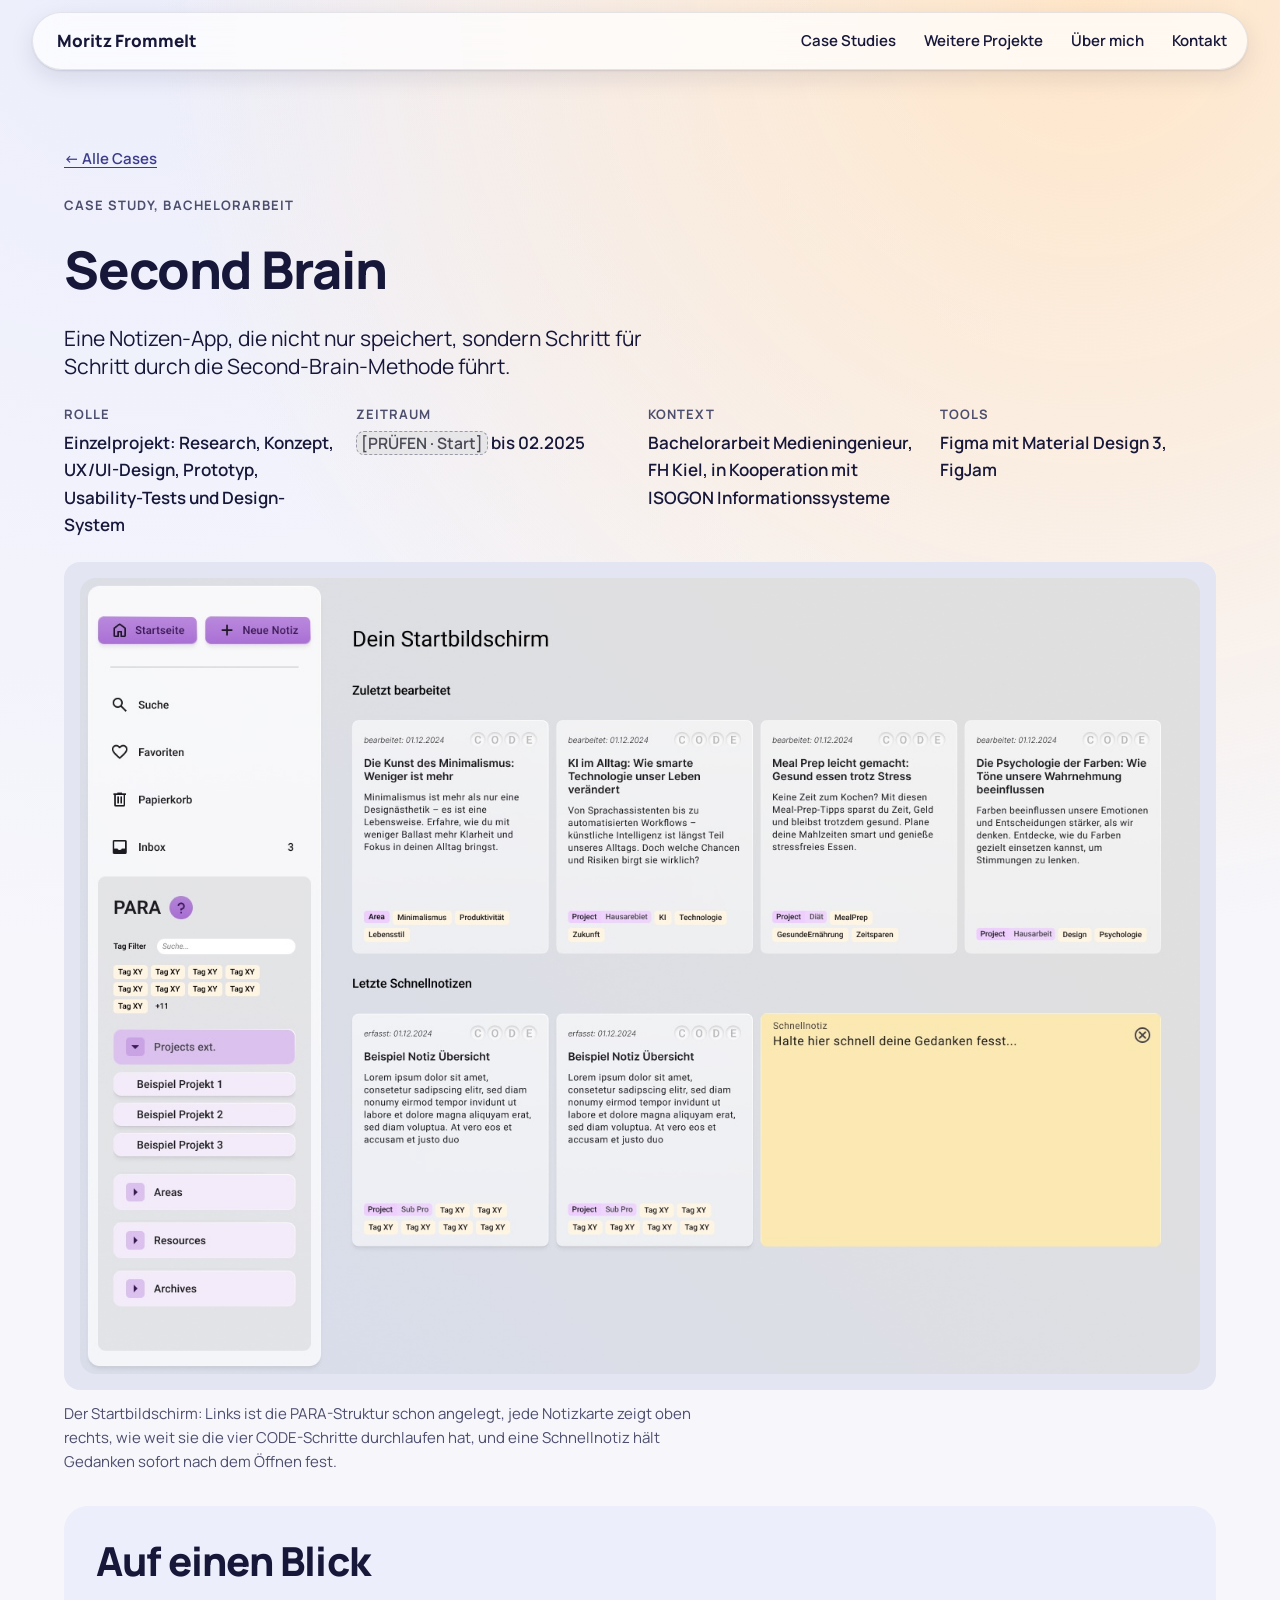
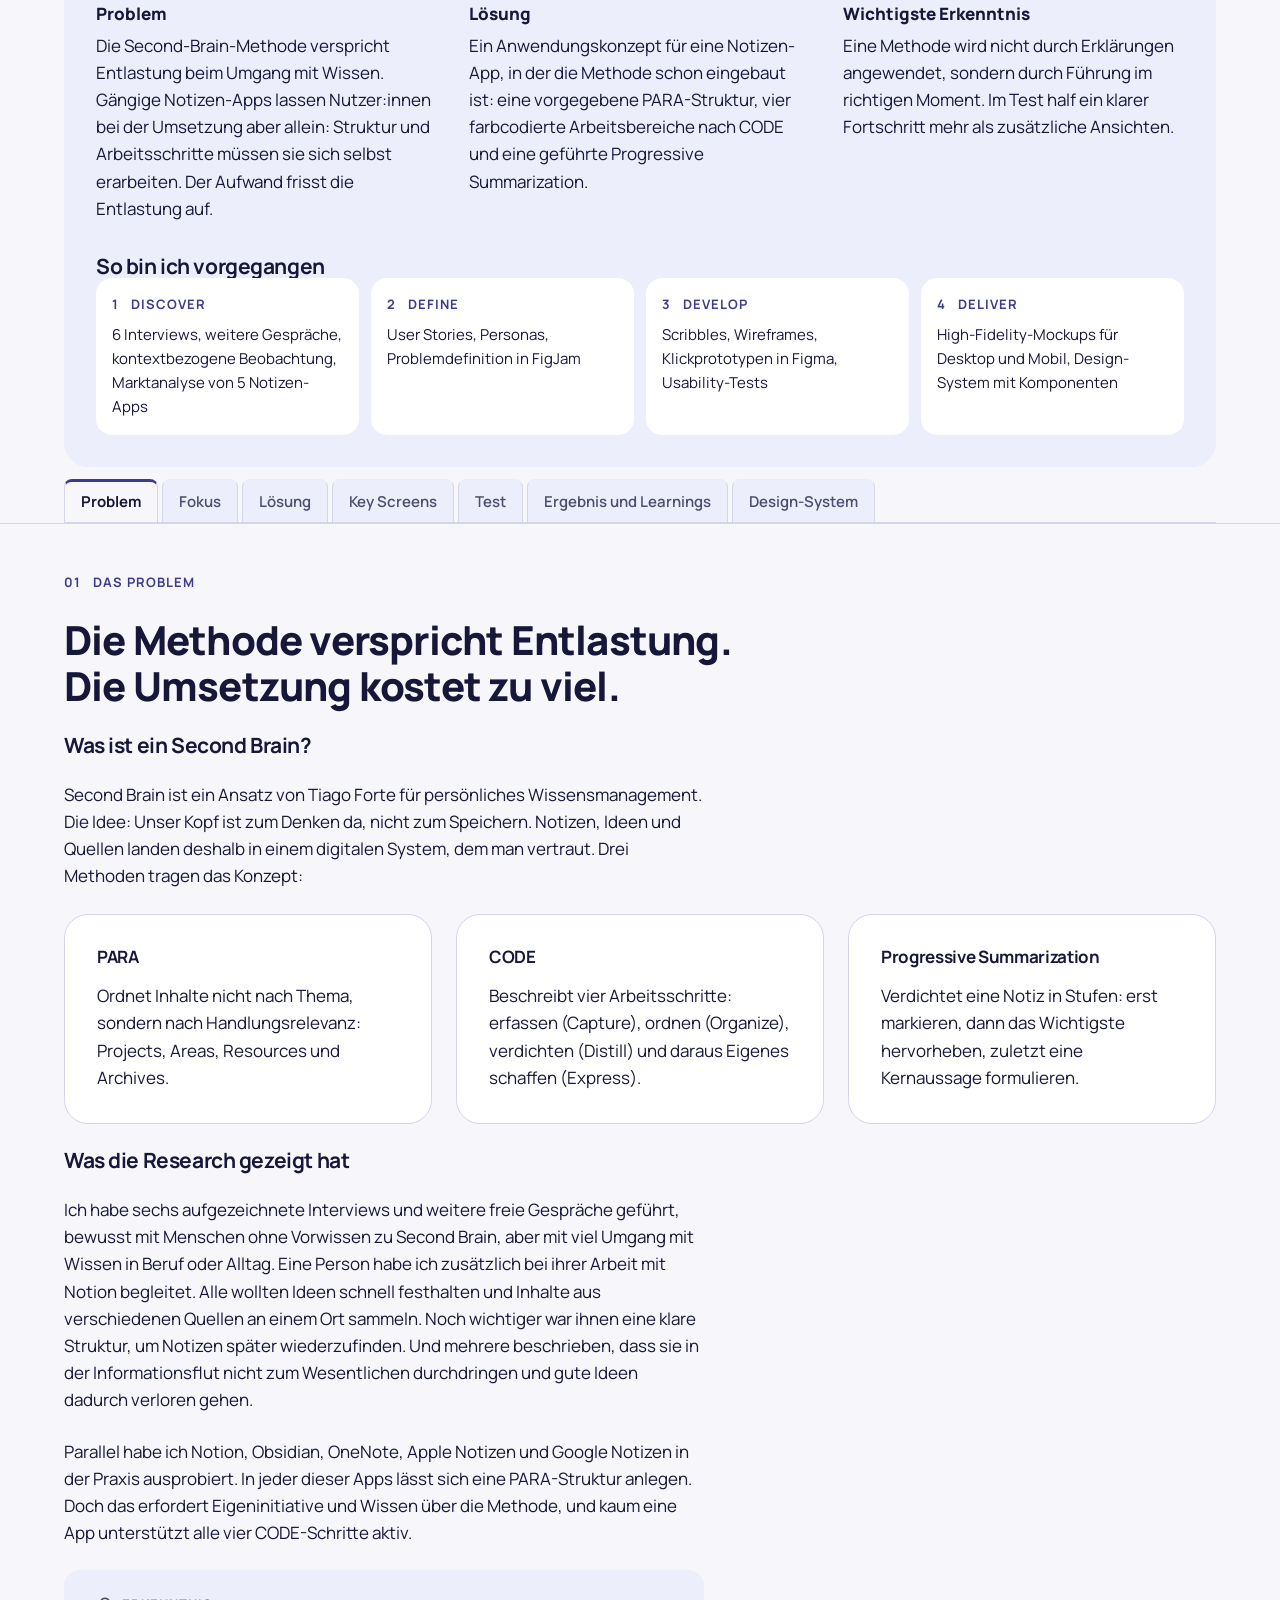
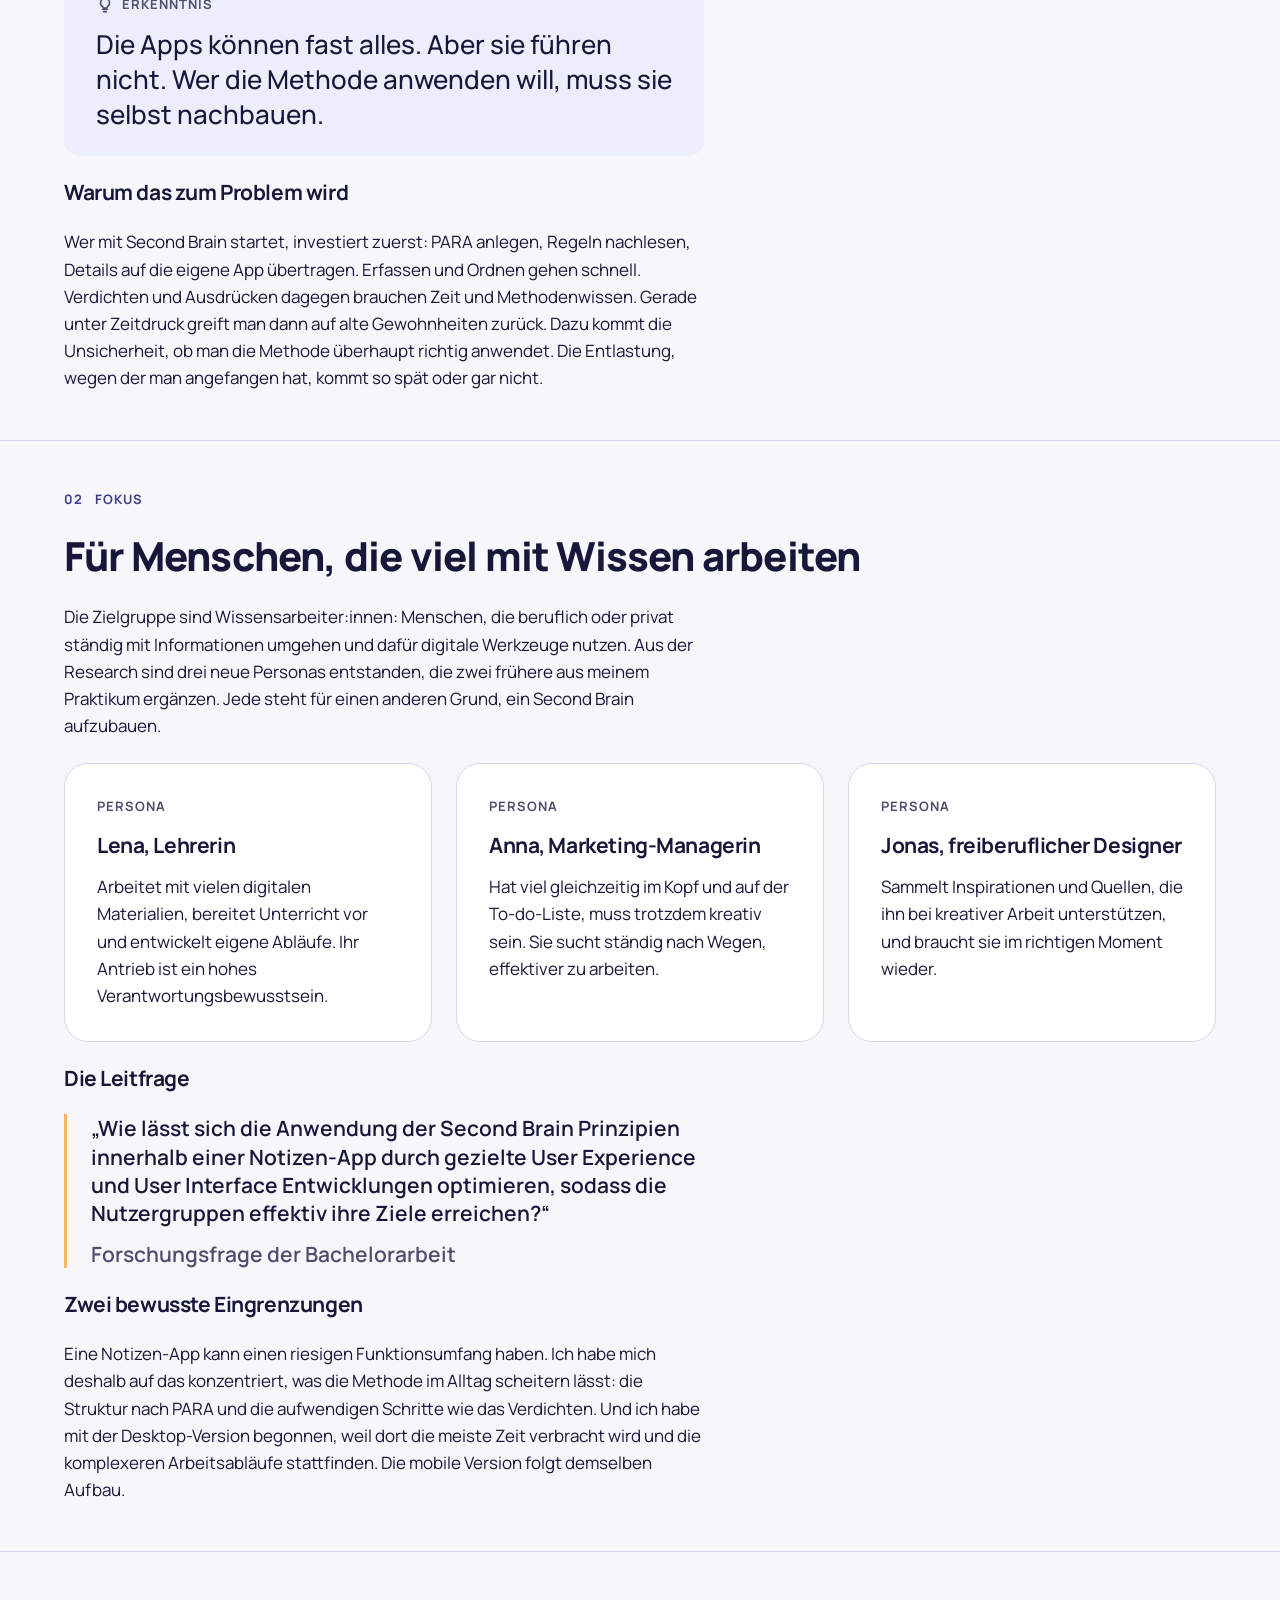
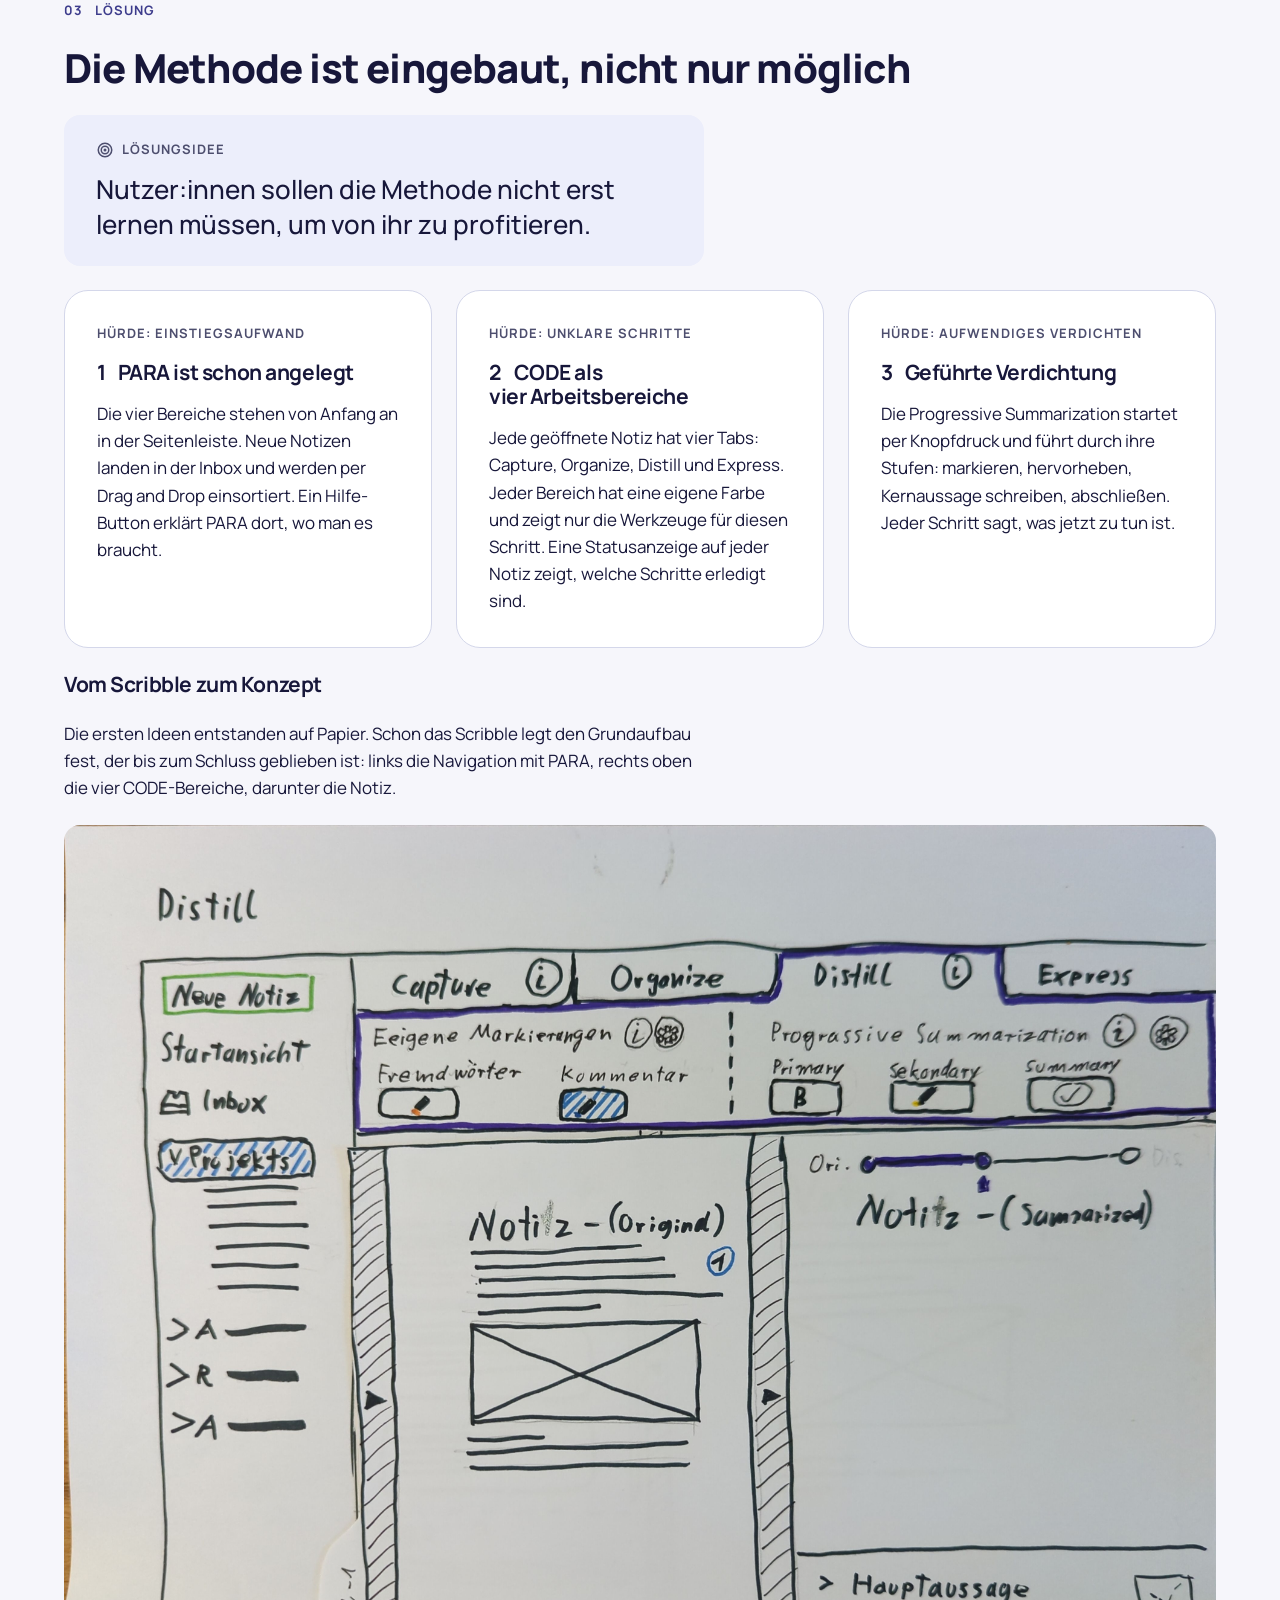
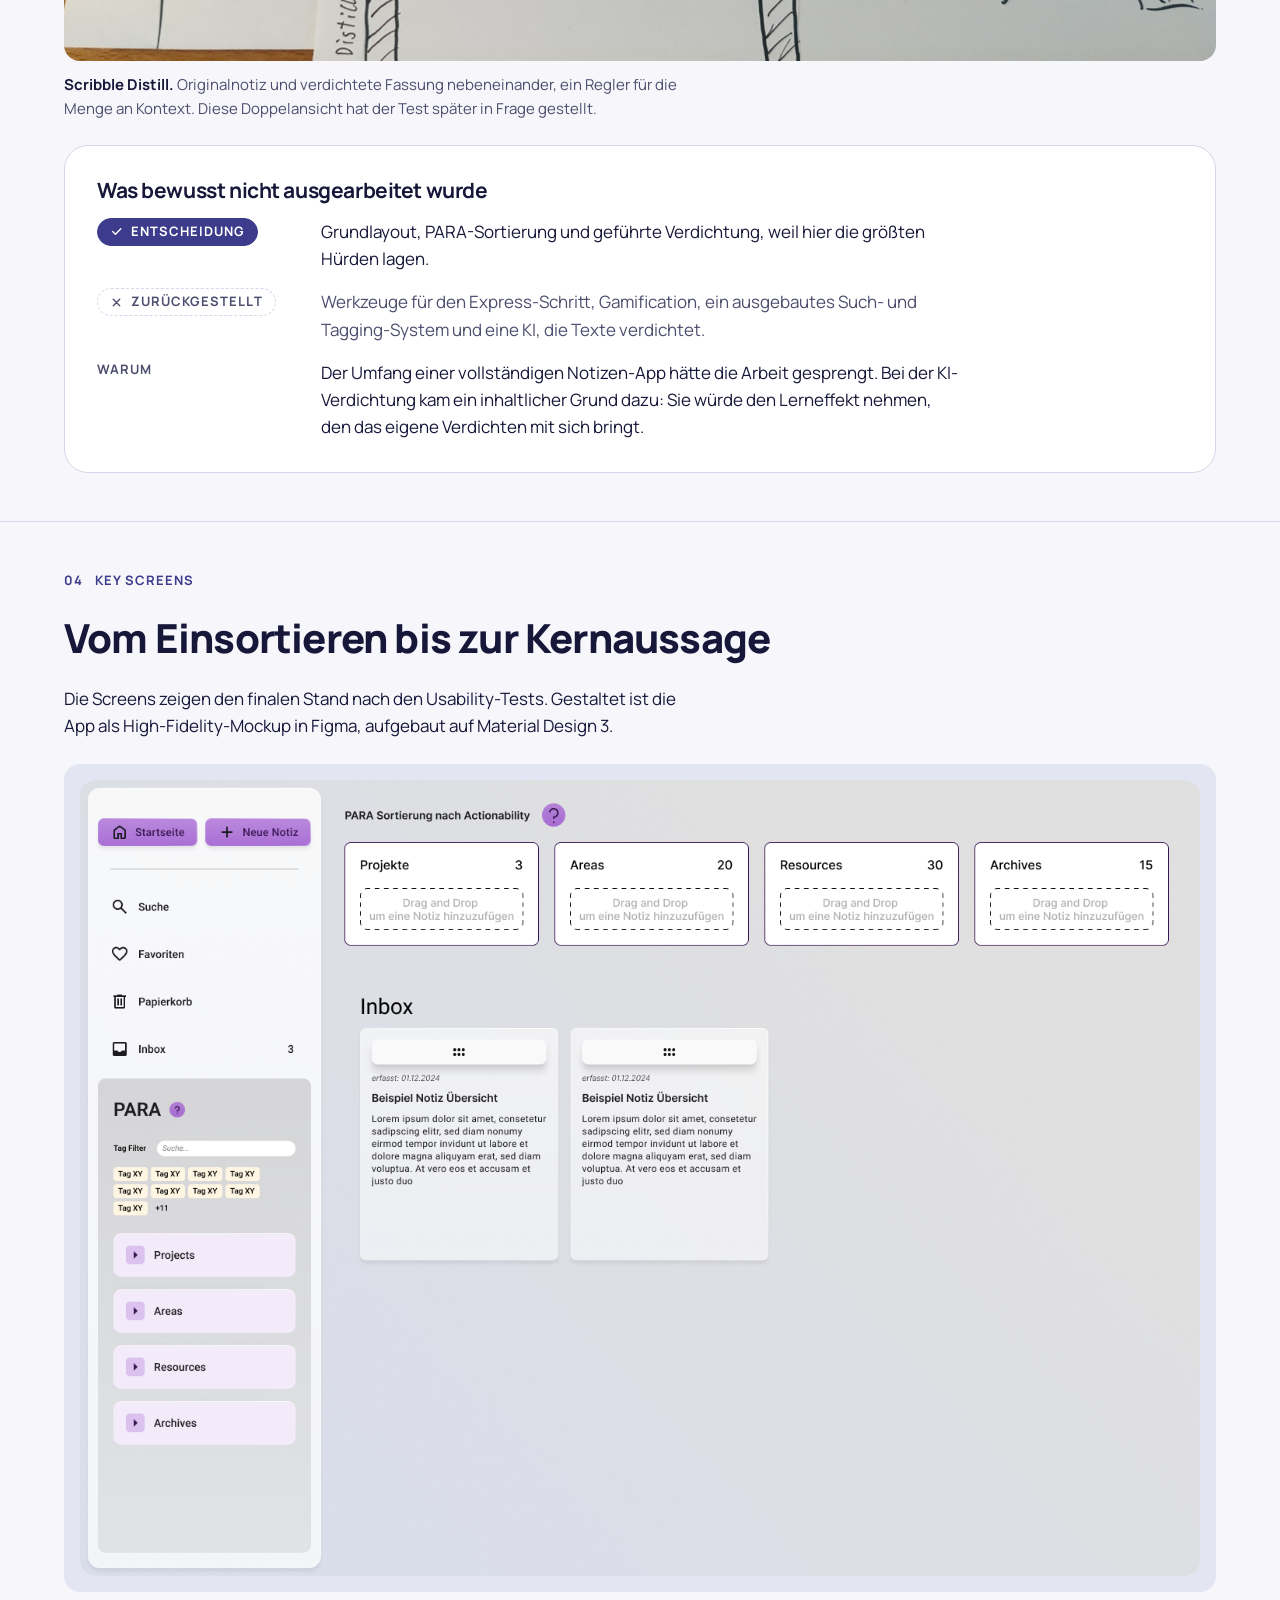
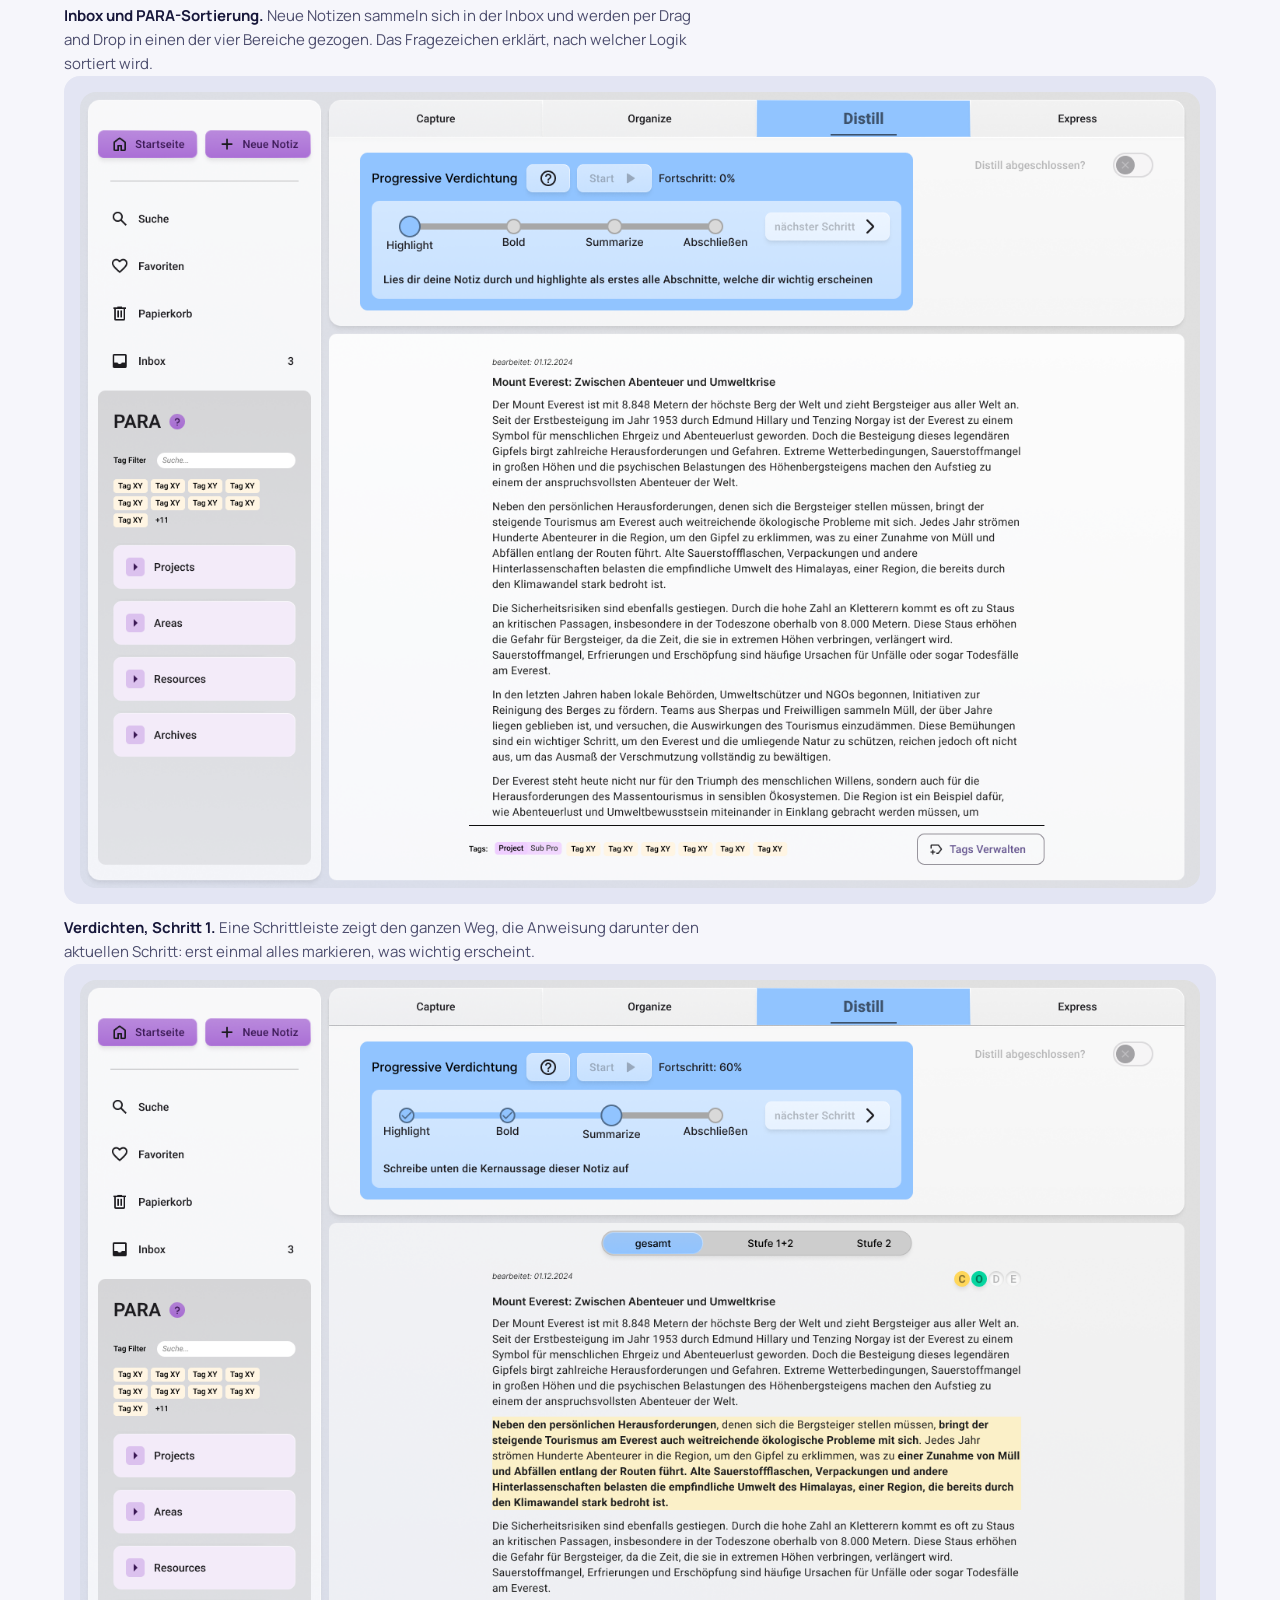
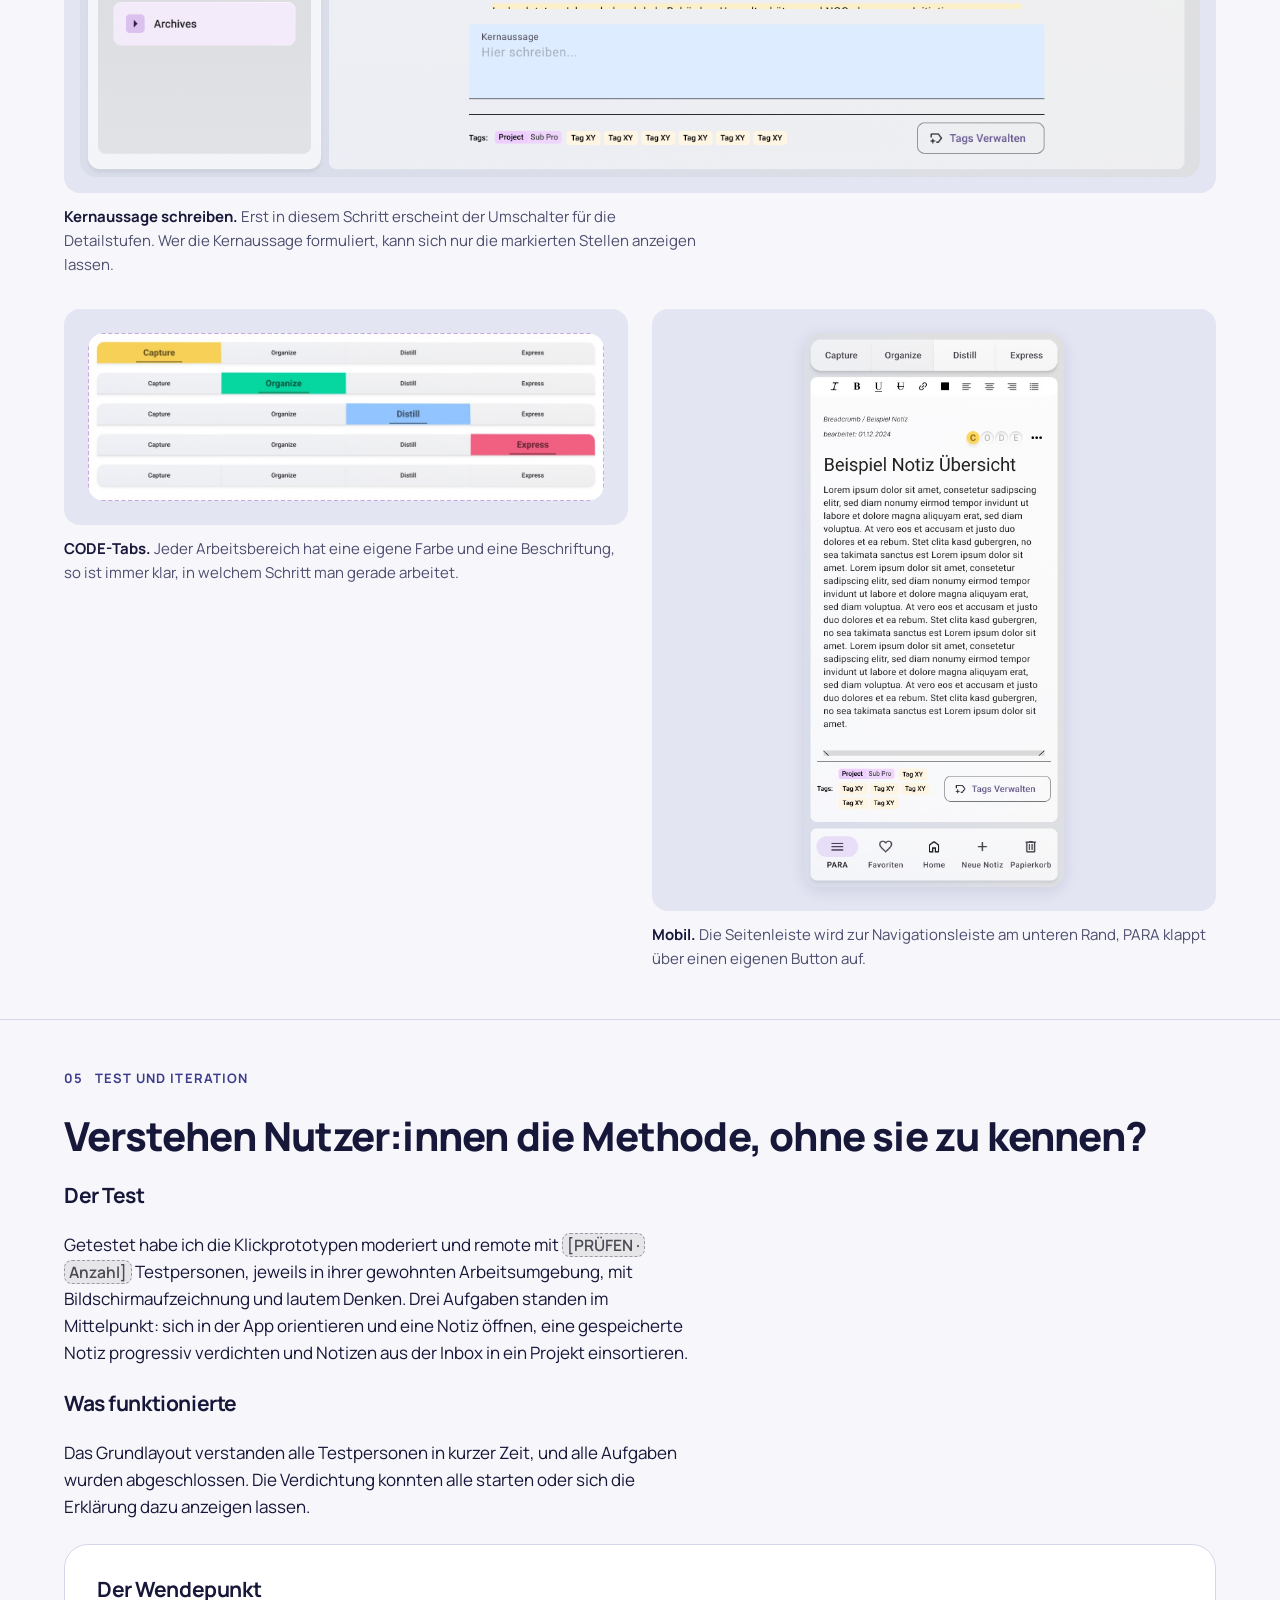
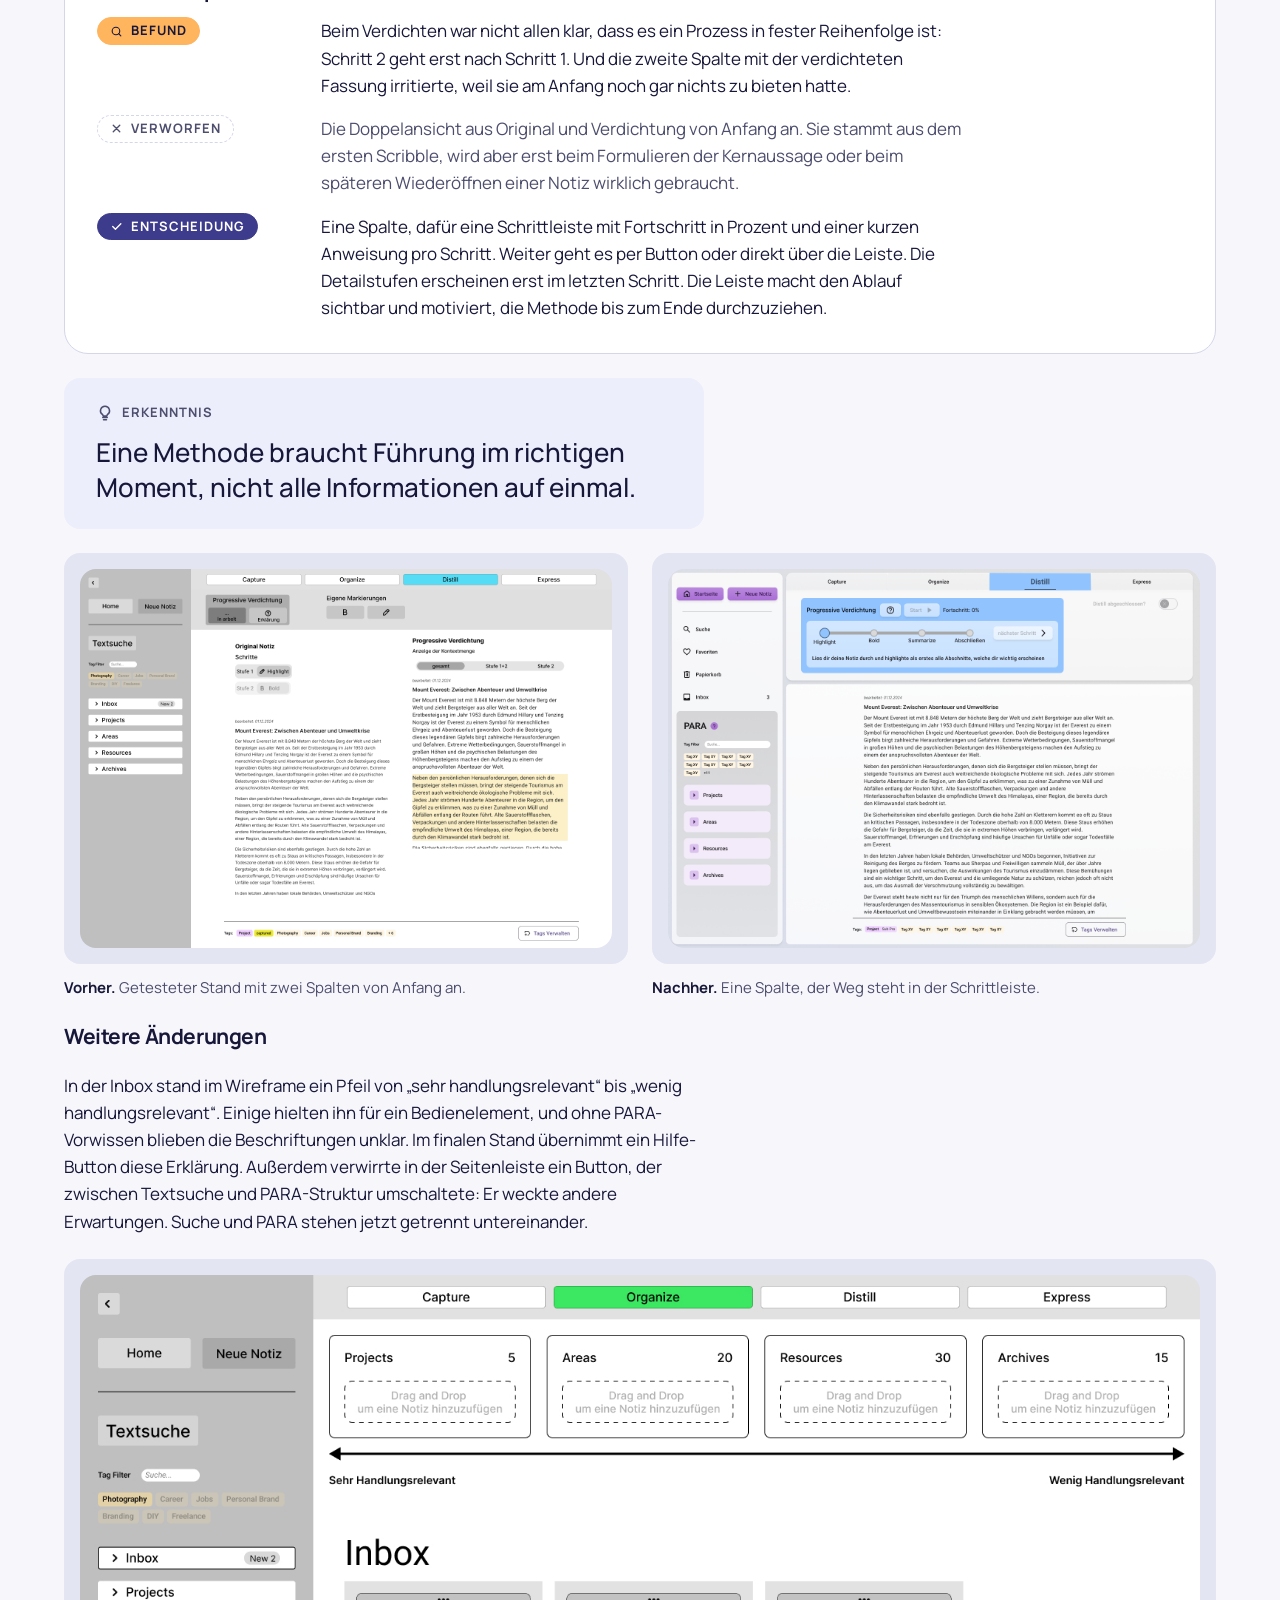
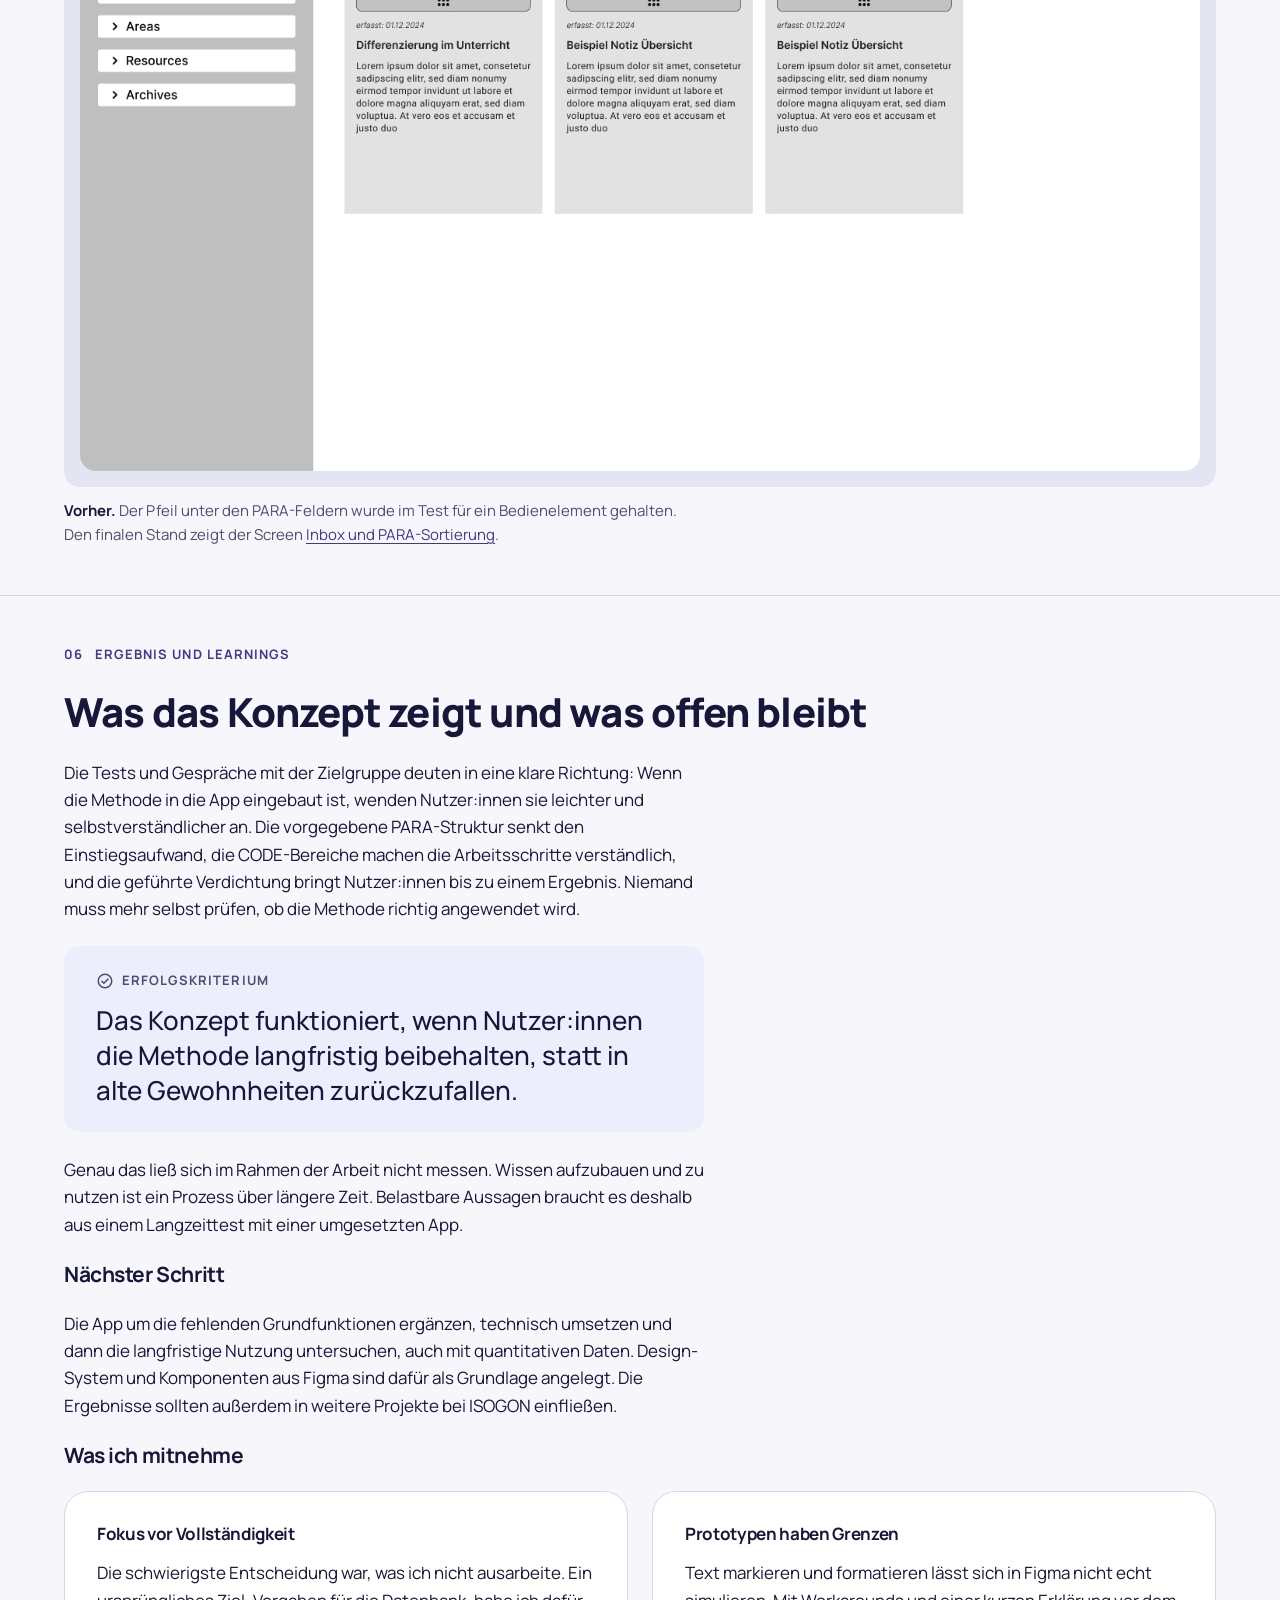
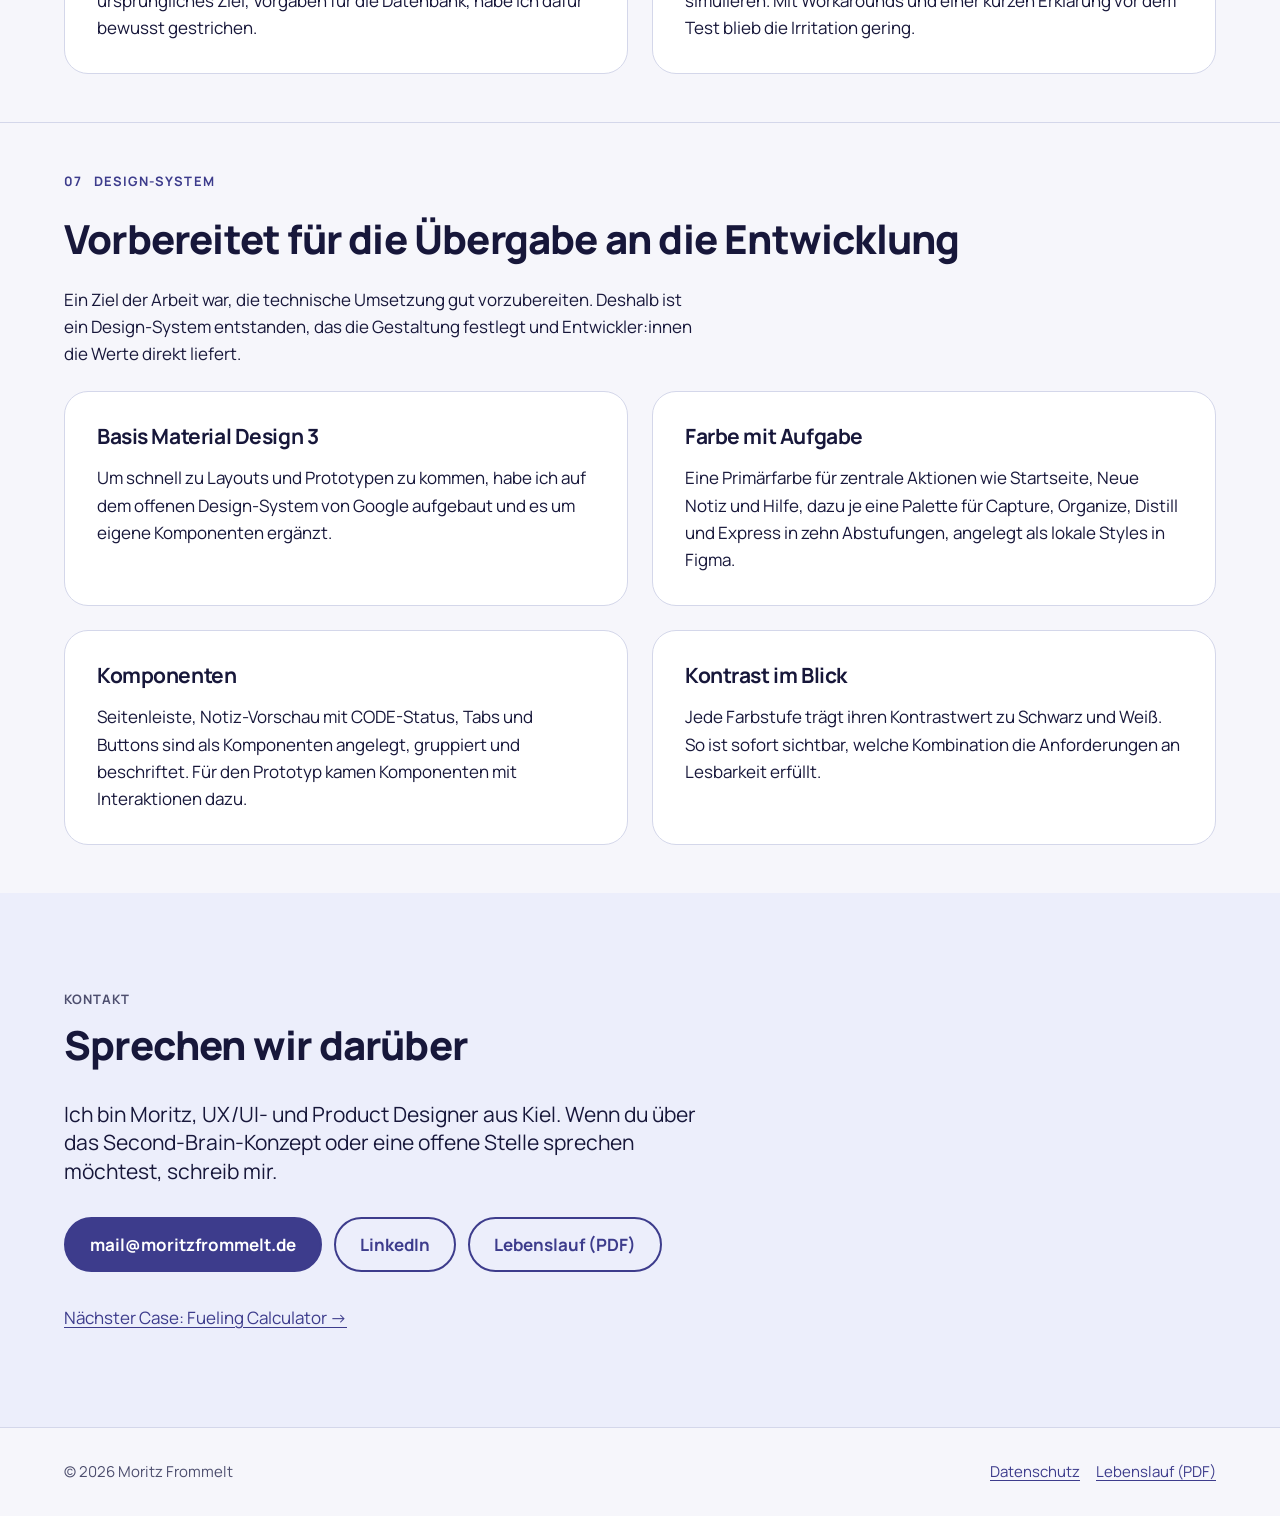
==== case-second-brain.html @ 21f57a87 "Website veröffentlicht Erster Stand aus dem Arbeits-Repo, erzeugt mit veroeffentlichen.py.  Co-Autho" ====
<!doctype html>
<html lang="de">
<head>
  <meta charset="utf-8">
  <meta name="viewport" content="width=device-width, initial-scale=1">
  <meta name="robots" content="noindex, nofollow">
  <title>Second Brain: Case Study von Moritz Frommelt</title>
  <meta name="description" content="Case Study zur Bachelorarbeit: eine Notizen-App, die durch die Second-Brain-Methode führt. Research, Konzept, Prototyp, Usability-Tests und Design-System.">
  <link rel="stylesheet" href="style.css">
</head>
<body>
  <a class="skip-link" href="#inhalt">Zum Inhalt springen</a>

  <!-- Quelle aller Inhalte: Bachelorarbeit (F:\SB-Projekt\Bachelorarbeit_Moritz_Frommelt_24022025.pdf), Bilder aus F:\SB-Projekt\Anhang. Erste Fassung 16.11.2026, von Moritz noch nicht bestätigt -->
  <div class="hero-zone">
  <header class="site-header">
    <div class="site-header__bar">
      <a class="site-header__name" href="index.html">Moritz Frommelt</a>
      <button class="site-nav-toggle" type="button" aria-expanded="false" aria-controls="hauptnavigation" hidden>
        <svg class="site-nav-toggle__open" viewBox="0 0 24 24" fill="none" stroke="currentColor" stroke-width="2" stroke-linecap="round" aria-hidden="true"><path d="M4 7h16M4 12h16M4 17h16"/></svg>
        <svg class="site-nav-toggle__close" viewBox="0 0 24 24" fill="none" stroke="currentColor" stroke-width="2" stroke-linecap="round" aria-hidden="true"><path d="M6 6l12 12M18 6L6 18"/></svg>
        Menü
      </button>
      <nav class="site-nav" id="hauptnavigation" aria-label="Hauptnavigation">
        <ul>
          <li><a href="index.html#cases">Case Studies</a></li>
          <li><a href="index.html#weitere-projekte">Weitere Projekte</a></li>
          <li><a href="ueber-mich.html">Über mich</a></li>
          <li><a href="#kontakt">Kontakt</a></li>
        </ul>
      </nav>
    </div>
  </header>

    <!-- Hero -->
    <section class="case-hero hero" aria-labelledby="case-titel">
      <div class="container case-hero__inner">
        <a class="breadcrumb" href="index.html#cases"><span aria-hidden="true">←</span> Alle Cases</a>
        <span class="eyebrow">Case Study, Bachelorarbeit</span>
        <h1 id="case-titel">Second Brain</h1>
        <p class="lead">Eine Notizen-App, die nicht nur speichert, sondern Schritt für Schritt durch die Second-Brain-Methode führt.</p>
        <dl class="meta">
          <div><dt>Rolle</dt><dd>Einzelprojekt: Research, Konzept, UX/UI-Design, Prototyp, Usability-Tests und Design-System</dd></div>
          <!-- TODO: Startmonat der Arbeit von Moritz bestätigen lassen (offene-punkte) -->
          <div><dt>Zeitraum</dt><dd><span class="ph">[PRÜFEN · Start]</span> bis 02.2025</dd></div>
          <div><dt>Kontext</dt><dd>Bachelorarbeit Medieningenieur, FH Kiel, in Kooperation mit ISOGON Informationssysteme</dd></div>
          <div><dt>Tools</dt><dd>Figma mit Material Design 3, FigJam</dd></div>
        </dl>
        <figure class="figure">
          <div class="stage stage--wide">
            <img src="media/second-brain/startseite.jpg" width="1440" height="1024"
                 alt="Startbildschirm der Desktop-App: links die Seitenleiste mit Startseite, Neue Notiz, Suche, Favoriten, Papierkorb, Inbox mit drei Notizen und dem PARA-Bereich mit Projects, Areas, Resources und Archives; rechts zuletzt bearbeitete Notizen als Karten mit CODE-Status und Tags sowie ein gelbes Feld für eine Schnellnotiz">
          </div>
          <figcaption class="figure__caption">Der Startbildschirm: Links ist die PARA-Struktur schon angelegt, jede Notizkarte zeigt oben rechts, wie weit sie die vier CODE-Schritte durchlaufen hat, und eine Schnellnotiz hält Gedanken sofort nach dem Öffnen fest.</figcaption>
        </figure>
      </div>
    </section>
  </div>

  <main id="inhalt">

    <!-- Auf einen Blick -->
    <section class="container stack-lg" aria-labelledby="blick-titel">
      <div class="glance stack-lg">
        <div>
          <h2 id="blick-titel">Auf einen Blick</h2>
          <dl>
            <div>
              <dt>Problem</dt>
              <dd>Die Second-Brain-Methode verspricht Entlastung beim Umgang mit Wissen. Gängige Notizen-Apps lassen Nutzer:innen bei der Umsetzung aber allein: Struktur und Arbeitsschritte müssen sie sich selbst erarbeiten. Der Aufwand frisst die Entlastung auf.</dd>
            </div>
            <div>
              <dt>Lösung</dt>
              <dd>Ein Anwendungskonzept für eine Notizen-App, in der die Methode schon eingebaut ist: eine vorgegebene PARA-Struktur, vier farbcodierte Arbeitsbereiche nach CODE und eine geführte Progressive Summarization.</dd>
            </div>
            <div>
              <dt>Wichtigste Erkenntnis</dt>
              <dd>Eine Methode wird nicht durch Erklärungen angewendet, sondern durch Führung im richtigen Moment. Im Test half ein klarer Fortschritt mehr als zusätzliche Ansichten.</dd>
            </div>
          </dl>
        </div>

        <div class="stack">
          <h3>So bin ich vorgegangen</h3>
          <ol class="steps">
            <li class="steps__item">
              <span class="eyebrow eyebrow--accent"><span class="label-num">1</span>Discover</span>
              <p>6 Interviews, weitere Gespräche, kontextbezogene Beobachtung, Marktanalyse von 5 Notizen-Apps</p>
            </li>
            <li class="steps__item">
              <span class="eyebrow eyebrow--accent"><span class="label-num">2</span>Define</span>
              <p>User Stories, Personas, Problemdefinition in FigJam</p>
            </li>
            <li class="steps__item">
              <span class="eyebrow eyebrow--accent"><span class="label-num">3</span>Develop</span>
              <p>Scribbles, Wireframes, Klickprototypen in Figma, Usability-Tests</p>
            </li>
            <li class="steps__item">
              <span class="eyebrow eyebrow--accent"><span class="label-num">4</span>Deliver</span>
              <p>High-Fidelity-Mockups für Desktop und Mobil, Design-System mit Komponenten</p>
            </li>
          </ol>
        </div>
      </div>
    </section>

    <!-- Kapitel-Tabs: kleben unter der Kopfzeile, aktiver Tab per Skript am Seitenende -->
    <nav class="chapter-tabs" aria-label="Kapitel">
      <div class="container">
        <ol class="chapter-tabs__list">
          <li><a href="#problem">Problem</a></li>
          <li><a href="#fokus">Fokus</a></li>
          <li><a href="#loesung">Lösung</a></li>
          <li><a href="#screens">Key Screens</a></li>
          <li><a href="#test">Test</a></li>
          <li><a href="#ergebnis">Ergebnis und Learnings</a></li>
          <li><a href="#designsystem">Design-System</a></li>
        </ol>
      </div>
    </nav>

    <!-- 01 · Problem -->
    <section class="chapter" id="problem" aria-labelledby="problem-titel">
      <div class="container">
        <span class="eyebrow chapter__number"><span class="label-num">01</span>Das Problem</span>
        <h2 id="problem-titel">Die Methode verspricht Entlastung. Die Umsetzung kostet zu viel.</h2>

        <h3>Was ist ein Second Brain?</h3>
        <p>Second Brain ist ein Ansatz von Tiago Forte für persönliches Wissensmanagement. Die Idee: Unser Kopf ist zum Denken da, nicht zum Speichern. Notizen, Ideen und Quellen landen deshalb in einem digitalen System, dem man vertraut. Drei Methoden tragen das Konzept:</p>
        <div class="grid grid--3">
          <div class="card stack">
            <h4>PARA</h4>
            <p>Ordnet Inhalte nicht nach Thema, sondern nach Handlungsrelevanz: Projects, Areas, Resources und Archives.</p>
          </div>
          <div class="card stack">
            <h4>CODE</h4>
            <p>Beschreibt vier Arbeitsschritte: erfassen (Capture), ordnen (Organize), verdichten (Distill) und daraus Eigenes schaffen (Express).</p>
          </div>
          <div class="card stack">
            <h4>Progressive Summarization</h4>
            <p>Verdichtet eine Notiz in Stufen: erst markieren, dann das Wichtigste hervorheben, zuletzt eine Kernaussage formulieren.</p>
          </div>
        </div>

        <h3>Was die Research gezeigt hat</h3>
        <p>Ich habe sechs aufgezeichnete Interviews und weitere freie Gespräche geführt, bewusst mit Menschen ohne Vorwissen zu Second Brain, aber mit viel Umgang mit Wissen in Beruf oder Alltag. Eine Person habe ich zusätzlich bei ihrer Arbeit mit Notion begleitet. Alle wollten Ideen schnell festhalten und Inhalte aus verschiedenen Quellen an einem Ort sammeln. Noch wichtiger war ihnen eine klare Struktur, um Notizen später wiederzufinden. Und mehrere beschrieben, dass sie in der Informationsflut nicht zum Wesentlichen durchdringen und gute Ideen dadurch verloren gehen.</p>
        <p>Parallel habe ich Notion, Obsidian, OneNote, Apple Notizen und Google Notizen in der Praxis ausprobiert. In jeder dieser Apps lässt sich eine PARA-Struktur anlegen. Doch das erfordert Eigeninitiative und Wissen über die Methode, und kaum eine App unterstützt alle vier CODE-Schritte aktiv.</p>

        <div class="statement">
          <span class="statement__label"><svg viewBox="0 0 24 24" fill="none" stroke="currentColor" stroke-width="2" stroke-linecap="round" stroke-linejoin="round" aria-hidden="true"><path d="M9 18h6M10 21h4M12 3a6 6 0 0 0-3.5 10.9c.6.5 1 1.3 1 2.1h5c0-.8.4-1.6 1-2.1A6 6 0 0 0 12 3z"/></svg>Erkenntnis</span>
          <p>Die Apps können fast alles. Aber sie führen nicht. Wer die Methode anwenden will, muss sie selbst nachbauen.</p>
        </div>

        <h3>Warum das zum Problem wird</h3>
        <p>Wer mit Second Brain startet, investiert zuerst: PARA anlegen, Regeln nachlesen, Details auf die eigene App übertragen. Erfassen und Ordnen gehen schnell. Verdichten und Ausdrücken dagegen brauchen Zeit und Methodenwissen. Gerade unter Zeitdruck greift man dann auf alte Gewohnheiten zurück. Dazu kommt die Unsicherheit, ob man die Methode überhaupt richtig anwendet. Die Entlastung, wegen der man angefangen hat, kommt so spät oder gar nicht.</p>
      </div>
    </section>

    <!-- 02 · Fokus -->
    <section class="chapter" id="fokus" aria-labelledby="fokus-titel">
      <div class="container">
        <span class="eyebrow chapter__number"><span class="label-num">02</span>Fokus</span>
        <h2 id="fokus-titel">Für Menschen, die viel mit Wissen arbeiten</h2>
        <p>Die Zielgruppe sind Wissensarbeiter:innen: Menschen, die beruflich oder privat ständig mit Informationen umgehen und dafür digitale Werkzeuge nutzen. Aus der Research sind drei neue Personas entstanden, die zwei frühere aus meinem Praktikum ergänzen. Jede steht für einen anderen Grund, ein Second Brain aufzubauen.</p>

        <!-- Personas ohne Fotos: Die Persona-Grafiken im Anhang enthalten Bilder ohne geklärtes Nutzungsrecht -->
        <div class="grid grid--3">
          <article class="card stack">
            <span class="eyebrow">Persona</span>
            <h3>Lena, Lehrerin</h3>
            <p>Arbeitet mit vielen digitalen Materialien, bereitet Unterricht vor und entwickelt eigene Abläufe. Ihr Antrieb ist ein hohes Verantwortungsbewusstsein.</p>
          </article>
          <article class="card stack">
            <span class="eyebrow">Persona</span>
            <h3>Anna, Marketing-Managerin</h3>
            <p>Hat viel gleichzeitig im Kopf und auf der To-do-Liste, muss trotzdem kreativ sein. Sie sucht ständig nach Wegen, effektiver zu arbeiten.</p>
          </article>
          <article class="card stack">
            <span class="eyebrow">Persona</span>
            <h3>Jonas, freiberuflicher Designer</h3>
            <p>Sammelt Inspirationen und Quellen, die ihn bei kreativer Arbeit unterstützen, und braucht sie im richtigen Moment wieder.</p>
          </article>
        </div>

        <h3>Die Leitfrage</h3>
        <blockquote class="quote">
          <p>„Wie lässt sich die Anwendung der Second Brain Prinzipien innerhalb einer Notizen-App durch gezielte User Experience und User Interface Entwicklungen optimieren, sodass die Nutzergruppen effektiv ihre Ziele erreichen?“</p>
          <footer class="muted">Forschungsfrage der Bachelorarbeit</footer>
        </blockquote>

        <h3>Zwei bewusste Eingrenzungen</h3>
        <p>Eine Notizen-App kann einen riesigen Funktionsumfang haben. Ich habe mich deshalb auf das konzentriert, was die Methode im Alltag scheitern lässt: die Struktur nach PARA und die aufwendigen Schritte wie das Verdichten. Und ich habe mit der Desktop-Version begonnen, weil dort die meiste Zeit verbracht wird und die komplexeren Arbeitsabläufe stattfinden. Die mobile Version folgt demselben Aufbau.</p>
      </div>
    </section>

    <!-- 03 · Lösung -->
    <section class="chapter" id="loesung" aria-labelledby="loesung-titel">
      <div class="container">
        <span class="eyebrow chapter__number"><span class="label-num">03</span>Lösung</span>
        <h2 id="loesung-titel">Die Methode ist eingebaut, nicht nur möglich</h2>

        <div class="statement">
          <span class="statement__label"><svg viewBox="0 0 24 24" fill="none" stroke="currentColor" stroke-width="2" stroke-linecap="round" stroke-linejoin="round" aria-hidden="true"><circle cx="12" cy="12" r="9"/><circle cx="12" cy="12" r="5"/><circle cx="12" cy="12" r="1"/></svg>Lösungsidee</span>
          <p>Nutzer:innen sollen die Methode nicht erst lernen müssen, um von ihr zu profitieren.</p>
        </div>

        <div class="grid grid--3">
          <article class="card stack">
            <span class="eyebrow">Hürde: Einstiegsaufwand</span>
            <h3><span class="label-num">1</span>PARA ist schon angelegt</h3>
            <p>Die vier Bereiche stehen von Anfang an in der Seitenleiste. Neue Notizen landen in der Inbox und werden per Drag and Drop einsortiert. Ein Hilfe-Button erklärt PARA dort, wo man es braucht.</p>
          </article>
          <article class="card stack">
            <span class="eyebrow">Hürde: Unklare Schritte</span>
            <h3><span class="label-num">2</span>CODE als vier Arbeitsbereiche</h3>
            <p>Jede geöffnete Notiz hat vier Tabs: Capture, Organize, Distill und Express. Jeder Bereich hat eine eigene Farbe und zeigt nur die Werkzeuge für diesen Schritt. Eine Statusanzeige auf jeder Notiz zeigt, welche Schritte erledigt sind.</p>
          </article>
          <article class="card stack">
            <span class="eyebrow">Hürde: Aufwendiges Verdichten</span>
            <h3><span class="label-num">3</span>Geführte Verdichtung</h3>
            <p>Die Progressive Summarization startet per Knopfdruck und führt durch ihre Stufen: markieren, hervorheben, Kernaussage schreiben, abschließen. Jeder Schritt sagt, was jetzt zu tun ist.</p>
          </article>
        </div>

        <h3>Vom Scribble zum Konzept</h3>
        <p>Die ersten Ideen entstanden auf Papier. Schon das Scribble legt den Grundaufbau fest, der bis zum Schluss geblieben ist: links die Navigation mit PARA, rechts oben die vier CODE-Bereiche, darunter die Notiz.</p>
        <figure class="figure">
          <img src="media/second-brain/scribble-distill.jpg" width="3814" height="2767" loading="lazy" decoding="async"
               alt="Handgezeichnetes Scribble des Distill-Bereichs: links Navigation mit Neue Notiz, Startansicht, Inbox und Projekten, oben Tabs Capture, Organize, Distill und Express, darunter eigene Markierungen und Progressive Summarization mit Primary, Secondary und Summary, unten zwei Spalten mit Originalnotiz und verdichteter Notiz sowie ein Feld für die Hauptaussage">
          <figcaption class="figure__caption"><strong>Scribble Distill.</strong> Originalnotiz und verdichtete Fassung nebeneinander, ein Regler für die Menge an Kontext. Diese Doppelansicht hat der Test später in Frage gestellt.</figcaption>
        </figure>

        <article class="turn">
          <h3>Was bewusst nicht ausgearbeitet wurde</h3>
          <div class="turn__row">
            <span><span class="tag tag--decision"><svg viewBox="0 0 24 24" fill="none" stroke="currentColor" stroke-width="2.5" stroke-linecap="round" stroke-linejoin="round" aria-hidden="true"><path d="M5 12l5 5L20 7"/></svg>Entscheidung</span></span>
            <p>Grundlayout, PARA-Sortierung und geführte Verdichtung, weil hier die größten Hürden lagen.</p>
          </div>
          <div class="turn__row turn__rejected">
            <span><span class="tag tag--rejected"><svg viewBox="0 0 24 24" fill="none" stroke="currentColor" stroke-width="2.5" stroke-linecap="round" aria-hidden="true"><path d="M6 6l12 12M18 6L6 18"/></svg>Zurückgestellt</span></span>
            <p>Werkzeuge für den Express-Schritt, Gamification, ein ausgebautes Such- und Tagging-System und eine KI, die Texte verdichtet.</p>
          </div>
          <div class="turn__row">
            <span class="eyebrow">Warum</span>
            <p>Der Umfang einer vollständigen Notizen-App hätte die Arbeit gesprengt. Bei der KI-Verdichtung kam ein inhaltlicher Grund dazu: Sie würde den Lerneffekt nehmen, den das eigene Verdichten mit sich bringt.</p>
          </div>
        </article>
      </div>
    </section>

    <!-- 04 · Key Screens -->
    <section class="chapter" id="screens" aria-labelledby="screens-titel">
      <div class="container">
        <span class="eyebrow chapter__number"><span class="label-num">04</span>Key Screens</span>
        <h2 id="screens-titel">Vom Einsortieren bis zur Kernaussage</h2>
        <p>Die Screens zeigen den finalen Stand nach den Usability-Tests. Gestaltet ist die App als High-Fidelity-Mockup in Figma, aufgebaut auf Material Design 3.</p>

        <div class="stack-lg">
          <figure class="figure">
            <div class="stage stage--wide">
              <img src="media/second-brain/inbox-para.png" width="1440" height="1024" loading="lazy" decoding="async"
                   alt="Inbox mit PARA-Sortierung: oben vier Zielfelder Projekte, Areas, Resources und Archives mit Anzahl der Notizen und dem Hinweis Drag and Drop, um eine Notiz hinzuzufügen, daneben ein Fragezeichen-Button zur Sortierung nach Actionability; darunter zwei Notizkarten mit Griff zum Ziehen">
            </div>
            <figcaption class="figure__caption"><strong>Inbox und PARA-Sortierung.</strong> Neue Notizen sammeln sich in der Inbox und werden per Drag and Drop in einen der vier Bereiche gezogen. Das Fragezeichen erklärt, nach welcher Logik sortiert wird.</figcaption>
          </figure>

          <figure class="figure">
            <div class="stage stage--wide">
              <img src="media/second-brain/distill-schritt-1.png" width="1440" height="1024" loading="lazy" decoding="async"
                   alt="Arbeitsbereich Distill in Blau: Kasten Progressive Verdichtung mit Fortschritt 0 Prozent und einer Schrittleiste Highlight, Bold, Summarize und Abschließen, darunter die Anweisung, die Notiz zu lesen und wichtige Abschnitte zu markieren; unten der Text einer Notiz über den Mount Everest">
            </div>
            <figcaption class="figure__caption"><strong>Verdichten, Schritt 1.</strong> Eine Schrittleiste zeigt den ganzen Weg, die Anweisung darunter den aktuellen Schritt: erst einmal alles markieren, was wichtig erscheint.</figcaption>
          </figure>

          <figure class="figure">
            <div class="stage stage--wide">
              <img src="media/second-brain/distill-kernaussage.png" width="1440" height="1024" loading="lazy" decoding="async"
                   alt="Distill im Schritt Summarize bei 60 Prozent Fortschritt: Highlight und Bold sind abgehakt, im Text sind markierte Passagen gelb hinterlegt und das Wichtigste fett, oben ein Umschalter zwischen gesamt, Stufe 1 und 2 und Stufe 2, unten ein blaues Feld für die Kernaussage">
            </div>
            <figcaption class="figure__caption"><strong>Kernaussage schreiben.</strong> Erst in diesem Schritt erscheint der Umschalter für die Detailstufen. Wer die Kernaussage formuliert, kann sich nur die markierten Stellen anzeigen lassen.</figcaption>
          </figure>

          <div class="grid grid--2">
            <figure class="figure">
              <div class="stage stage--light">
                <img src="media/second-brain/code-tabs.jpg" width="1162" height="378" loading="lazy" decoding="async"
                     alt="Die Tab-Leiste in fünf Zuständen: Capture aktiv in Gelb, Organize aktiv in Grün, Distill aktiv in Blau, Express aktiv in Rot und alle inaktiv">
              </div>
              <figcaption class="figure__caption"><strong>CODE-Tabs.</strong> Jeder Arbeitsbereich hat eine eigene Farbe und eine Beschriftung, so ist immer klar, in welchem Schritt man gerade arbeitet.</figcaption>
            </figure>
            <figure class="figure">
              <div class="stage">
                <img class="screen" src="media/second-brain/mobil.jpg" width="400" height="852" loading="lazy" decoding="async"
                     alt="Mobile Ansicht einer Notiz: oben die CODE-Tabs, darunter Textformatierung, Notiztext und Tags, unten eine Navigationsleiste mit PARA, Favoriten, Home, Neue Notiz und Papierkorb">
              </div>
              <figcaption class="figure__caption"><strong>Mobil.</strong> Die Seitenleiste wird zur Navigationsleiste am unteren Rand, PARA klappt über einen eigenen Button auf.</figcaption>
            </figure>
          </div>
        </div>
      </div>
    </section>

    <!-- 05 · Test -->
    <section class="chapter" id="test" aria-labelledby="test-titel">
      <div class="container">
        <span class="eyebrow chapter__number"><span class="label-num">05</span>Test und Iteration</span>
        <h2 id="test-titel">Verstehen Nutzer:innen die Methode, ohne sie zu kennen?</h2>

        <h3>Der Test</h3>
        <!-- TODO: Anzahl der Testpersonen steht nicht in der Arbeit, von Moritz erfragen (offene-punkte) -->
        <p>Getestet habe ich die Klickprototypen moderiert und remote mit <span class="ph">[PRÜFEN · Anzahl]</span> Testpersonen, jeweils in ihrer gewohnten Arbeitsumgebung, mit Bildschirmaufzeichnung und lautem Denken. Drei Aufgaben standen im Mittelpunkt: sich in der App orientieren und eine Notiz öffnen, eine gespeicherte Notiz progressiv verdichten und Notizen aus der Inbox in ein Projekt einsortieren.</p>

        <h3>Was funktionierte</h3>
        <p>Das Grundlayout verstanden alle Testpersonen in kurzer Zeit, und alle Aufgaben wurden abgeschlossen. Die Verdichtung konnten alle starten oder sich die Erklärung dazu anzeigen lassen.</p>

        <article class="turn">
          <h3>Der Wendepunkt</h3>
          <div class="turn__row">
            <span><span class="tag tag--finding"><svg viewBox="0 0 24 24" fill="none" stroke="currentColor" stroke-width="2" stroke-linecap="round" aria-hidden="true"><circle cx="11" cy="11" r="7"/><path d="M20 20l-4-4"/></svg>Befund</span></span>
            <p>Beim Verdichten war nicht allen klar, dass es ein Prozess in fester Reihenfolge ist: Schritt 2 geht erst nach Schritt 1. Und die zweite Spalte mit der verdichteten Fassung irritierte, weil sie am Anfang noch gar nichts zu bieten hatte.</p>
          </div>
          <div class="turn__row turn__rejected">
            <span><span class="tag tag--rejected"><svg viewBox="0 0 24 24" fill="none" stroke="currentColor" stroke-width="2.5" stroke-linecap="round" aria-hidden="true"><path d="M6 6l12 12M18 6L6 18"/></svg>Verworfen</span></span>
            <p>Die Doppelansicht aus Original und Verdichtung von Anfang an. Sie stammt aus dem ersten Scribble, wird aber erst beim Formulieren der Kernaussage oder beim späteren Wiederöffnen einer Notiz wirklich gebraucht.</p>
          </div>
          <div class="turn__row">
            <span><span class="tag tag--decision"><svg viewBox="0 0 24 24" fill="none" stroke="currentColor" stroke-width="2.5" stroke-linecap="round" stroke-linejoin="round" aria-hidden="true"><path d="M5 12l5 5L20 7"/></svg>Entscheidung</span></span>
            <p>Eine Spalte, dafür eine Schrittleiste mit Fortschritt in Prozent und einer kurzen Anweisung pro Schritt. Weiter geht es per Button oder direkt über die Leiste. Die Detailstufen erscheinen erst im letzten Schritt. Die Leiste macht den Ablauf sichtbar und motiviert, die Methode bis zum Ende durchzuziehen.</p>
          </div>
        </article>

        <div class="statement">
          <span class="statement__label"><svg viewBox="0 0 24 24" fill="none" stroke="currentColor" stroke-width="2" stroke-linecap="round" stroke-linejoin="round" aria-hidden="true"><path d="M9 18h6M10 21h4M12 3a6 6 0 0 0-3.5 10.9c.6.5 1 1.3 1 2.1h5c0-.8.4-1.6 1-2.1A6 6 0 0 0 12 3z"/></svg>Erkenntnis</span>
          <p>Eine Methode braucht Führung im richtigen Moment, nicht alle Informationen auf einmal.</p>
        </div>

        <div class="grid grid--2">
          <figure class="figure">
            <div class="stage stage--wide">
              <img src="media/second-brain/wireframe-distill.jpg" width="1440" height="1024" loading="lazy" decoding="async"
                   alt="Vorher: Wireframe Distill in Graustufen mit zwei Spalten, links die Originalnotiz mit den Stufen Highlight und Bold, rechts die progressive Verdichtung mit Umschalter für die Kontextmenge">
            </div>
            <figcaption class="figure__caption"><strong>Vorher.</strong> Getesteter Stand mit zwei Spalten von Anfang an.</figcaption>
          </figure>
          <figure class="figure">
            <div class="stage stage--wide">
              <img src="media/second-brain/distill-schritt-1.png" width="1440" height="1024" loading="lazy" decoding="async"
                   alt="Nachher: Distill mit einer Spalte, oben Schrittleiste mit Fortschritt und Anweisung für den aktuellen Schritt">
            </div>
            <figcaption class="figure__caption"><strong>Nachher.</strong> Eine Spalte, der Weg steht in der Schrittleiste.</figcaption>
          </figure>
        </div>

        <h3>Weitere Änderungen</h3>
        <p>In der Inbox stand im Wireframe ein Pfeil von „sehr handlungsrelevant“ bis „wenig handlungsrelevant“. Einige hielten ihn für ein Bedienelement, und ohne PARA-Vorwissen blieben die Beschriftungen unklar. Im finalen Stand übernimmt ein Hilfe-Button diese Erklärung. Außerdem verwirrte in der Seitenleiste ein Button, der zwischen Textsuche und PARA-Struktur umschaltete: Er weckte andere Erwartungen. Suche und PARA stehen jetzt getrennt untereinander.</p>
        <figure class="figure">
          <div class="stage stage--wide">
            <img src="media/second-brain/wireframe-inbox.jpg" width="1440" height="1024" loading="lazy" decoding="async"
                 alt="Vorher: Wireframe der Inbox in Graustufen, unter den vier PARA-Feldern ein Pfeil mit den Beschriftungen sehr handlungsrelevant und wenig handlungsrelevant, links ein Button Textsuche">
          </div>
          <figcaption class="figure__caption"><strong>Vorher.</strong> Der Pfeil unter den PARA-Feldern wurde im Test für ein Bedienelement gehalten. Den finalen Stand zeigt der Screen <a href="#screens">Inbox und PARA-Sortierung</a>.</figcaption>
        </figure>
      </div>
    </section>

    <!-- 06 · Ergebnis und Learnings -->
    <section class="chapter" id="ergebnis" aria-labelledby="ergebnis-titel">
      <div class="container">
        <span class="eyebrow chapter__number"><span class="label-num">06</span>Ergebnis und Learnings</span>
        <h2 id="ergebnis-titel">Was das Konzept zeigt und was offen bleibt</h2>

        <p>Die Tests und Gespräche mit der Zielgruppe deuten in eine klare Richtung: Wenn die Methode in die App eingebaut ist, wenden Nutzer:innen sie leichter und selbstverständlicher an. Die vorgegebene PARA-Struktur senkt den Einstiegsaufwand, die CODE-Bereiche machen die Arbeitsschritte verständlich, und die geführte Verdichtung bringt Nutzer:innen bis zu einem Ergebnis. Niemand muss mehr selbst prüfen, ob die Methode richtig angewendet wird.</p>

        <div class="statement">
          <span class="statement__label"><svg viewBox="0 0 24 24" fill="none" stroke="currentColor" stroke-width="2" stroke-linecap="round" stroke-linejoin="round" aria-hidden="true"><circle cx="12" cy="12" r="9"/><path d="M8 12.5l2.5 2.5L16 9.5"/></svg>Erfolgskriterium</span>
          <p>Das Konzept funktioniert, wenn Nutzer:innen die Methode langfristig beibehalten, statt in alte Gewohnheiten zurückzufallen.</p>
        </div>
        <p>Genau das ließ sich im Rahmen der Arbeit nicht messen. Wissen aufzubauen und zu nutzen ist ein Prozess über längere Zeit. Belastbare Aussagen braucht es deshalb aus einem Langzeittest mit einer umgesetzten App.</p>

        <h3>Nächster Schritt</h3>
        <p>Die App um die fehlenden Grundfunktionen ergänzen, technisch umsetzen und dann die langfristige Nutzung untersuchen, auch mit quantitativen Daten. Design-System und Komponenten aus Figma sind dafür als Grundlage angelegt. Die Ergebnisse sollten außerdem in weitere Projekte bei ISOGON einfließen.</p>

        <h3>Was ich mitnehme</h3>
        <div class="grid grid--2">
          <div class="card stack">
            <h4>Fokus vor Vollständigkeit</h4>
            <p>Die schwierigste Entscheidung war, was ich nicht ausarbeite. Ein ursprüngliches Ziel, Vorgaben für die Datenbank, habe ich dafür bewusst gestrichen.</p>
          </div>
          <div class="card stack">
            <h4>Prototypen haben Grenzen</h4>
            <p>Text markieren und formatieren lässt sich in Figma nicht echt simulieren. Mit Workarounds und einer kurzen Erklärung vor dem Test blieb die Irritation gering.</p>
          </div>
        </div>
      </div>
    </section>

    <!-- 07 · Design-System -->
    <section class="chapter" id="designsystem" aria-labelledby="ds-titel">
      <div class="container">
        <span class="eyebrow chapter__number"><span class="label-num">07</span>Design-System</span>
        <h2 id="ds-titel">Vorbereitet für die Übergabe an die Entwicklung</h2>
        <p>Ein Ziel der Arbeit war, die technische Umsetzung gut vorzubereiten. Deshalb ist ein Design-System entstanden, das die Gestaltung festlegt und Entwickler:innen die Werte direkt liefert.</p>
        <div class="grid grid--2">
          <div class="card stack"><h3>Basis Material Design 3</h3><p>Um schnell zu Layouts und Prototypen zu kommen, habe ich auf dem offenen Design-System von Google aufgebaut und es um eigene Komponenten ergänzt.</p></div>
          <div class="card stack"><h3>Farbe mit Aufgabe</h3><p>Eine Primärfarbe für zentrale Aktionen wie Startseite, Neue Notiz und Hilfe, dazu je eine Palette für Capture, Organize, Distill und Express in zehn Abstufungen, angelegt als lokale Styles in Figma.</p></div>
          <div class="card stack"><h3>Komponenten</h3><p>Seitenleiste, Notiz-Vorschau mit CODE-Status, Tabs und Buttons sind als Komponenten angelegt, gruppiert und beschriftet. Für den Prototyp kamen Komponenten mit Interaktionen dazu.</p></div>
          <div class="card stack"><h3>Kontrast im Blick</h3><p>Jede Farbstufe trägt ihren Kontrastwert zu Schwarz und Weiß. So ist sofort sichtbar, welche Kombination die Anforderungen an Lesbarkeit erfüllt.</p></div>
        </div>
      </div>
    </section>

    <!-- Abschluss -->
    <section class="section section--tint" id="kontakt" aria-labelledby="abschluss-titel">
      <div class="container stack-lg">
        <div class="section__head">
          <span class="eyebrow">Kontakt</span>
          <h2 id="abschluss-titel">Sprechen wir darüber</h2>
        </div>
        <p class="lead">Ich bin Moritz, UX/UI- und Product Designer aus Kiel. Wenn du über das Second-Brain-Konzept oder eine offene Stelle sprechen möchtest, schreib mir.</p>
        <div class="contact__links">
          <a class="button button--primary" href="mailto:mail@moritzfrommelt.de">mail@moritzfrommelt.de</a>
          <a class="button button--secondary" href="https://www.linkedin.com/in/moritzfrommelt" target="_blank" rel="noopener">LinkedIn</a>
          <a class="button button--secondary" href="unterlagen/Lebenslauf_Moritz-Frommelt_final.pdf" target="_blank" rel="noopener">Lebenslauf (PDF)</a>
        </div>
        <p><a href="case-fueling-calculator.html">Nächster Case: Fueling Calculator <span aria-hidden="true">→</span></a></p>
      </div>
    </section>
  </main>

  <footer class="site-footer">
    <div class="container site-footer__inner">
      <p>© 2026 Moritz Frommelt</p>
      <ul>
        <!-- <li><a href="impressum.html">Impressum</a></li> -->
        <li><a href="datenschutz.html">Datenschutz</a></li>
        <li><a href="unterlagen/Lebenslauf_Moritz-Frommelt_final.pdf" target="_blank" rel="noopener">Lebenslauf (PDF)</a></li>
      </ul>
    </div>
  </footer>

  <script>
    // Kapitel-Tabs: markiert beim Scrollen das Kapitel, in dem man gerade liest
    (function () {
      var nav = document.querySelector('.chapter-tabs');
      if (!nav) return;
      var list = nav.querySelector('.chapter-tabs__list');
      var links = Array.prototype.slice.call(nav.querySelectorAll('a'));
      var sections = links.map(function (a) { return document.querySelector(a.getAttribute('href')); });
      var current = null;
      function update() {
        var line = nav.getBoundingClientRect().bottom + 32; // Toleranz, damit ein angesprungenes Kapitel sicher aktiv ist
        var active = null;
        sections.forEach(function (section, i) {
          if (section && section.getBoundingClientRect().top <= line) active = links[i];
        });
        if (active === current) return;
        if (current) current.removeAttribute('aria-current');
        current = active;
        if (!current) return;
        current.setAttribute('aria-current', 'location');
        var left = current.offsetLeft - list.offsetLeft;
        if (left < list.scrollLeft || left + current.offsetWidth > list.scrollLeft + list.clientWidth) {
          list.scrollLeft = left - (list.clientWidth - current.offsetWidth) / 2;
        }
      }
      var ticking = false;
      window.addEventListener('scroll', function () {
        if (ticking) return;
        ticking = true;
        window.requestAnimationFrame(function () { update(); ticking = false; });
      }, { passive: true });
      window.addEventListener('resize', update);
      update();
    })();
  </script>
  <script>
    // Hauptmenü: unter 60 em aufklappbar, ohne Skript bleibt es sichtbar
    (function () {
      var header = document.querySelector('.site-header');
      var button = header && header.querySelector('.site-nav-toggle');
      if (!button) return;
      header.classList.add('site-header--js');
      button.hidden = false;
      function setOpen(open) {
        header.classList.toggle('is-open', open);
        button.setAttribute('aria-expanded', String(open));
      }
      button.addEventListener('click', function () { setOpen(!header.classList.contains('is-open')); });
      Array.prototype.forEach.call(header.querySelectorAll('.site-nav a'), function (link) {
        link.addEventListener('click', function () { setOpen(false); });
      });
      document.addEventListener('keydown', function (event) {
        if (event.key === 'Escape' && header.classList.contains('is-open')) { setOpen(false); button.focus(); }
      });
      window.matchMedia('(min-width: 60em)').addEventListener('change', function () { setOpen(false); });
    })();
  </script>
</body>
</html>
---- style.css ----
/* ==========================================================================
   Portfolio Moritz Frommelt – style.css
   1. Variablen (alle Werte stehen nur hier)
   2. Schrift
   3. Grundlagen
   4. Layout
   5. Komponenten
   6. Seiten-Abschnitte
   7. Platzhalter
   8. Bewegung und Transparenz
   Hinweis: Media Queries können keine Variablen lesen – Breakpoints stehen
   deshalb als Zahl in der Query (40em = 640 px, 60em = 960 px).
   ========================================================================== */

/* 1 · Variablen ----------------------------------------------------------- */
:root {
  color-scheme: light;

  /* Farben – Light */
  --color-bg: #F6F6FB;
  --color-surface: #FFFFFF;
  --color-surface-tint: #ECEEFB;
  --color-stage: #E3E5F3;
  --color-stage-light: #E3E5F3; /* App-Komponenten sind für hellen Grund gebaut; bleibt hell, falls Dark Mode zurückkommt */
  --color-text: #17173A;
  --color-text-muted: #4D4E6E;
  --color-primary: #3D3C8C;
  --color-primary-hover: #2E2D6E;
  --color-on-primary: #FFFFFF;
  --color-accent: #FFB45E;
  --color-on-accent: #17173A;
  --color-accent-soft: #FFE6C9;
  --color-glow-accent: var(--color-accent-soft);
  --color-glow-primary: var(--color-surface-tint);
  --color-border: #D4D7EA;
  --color-placeholder: #E6E6E9;
  --color-placeholder-text: #4A4A55;
  --color-placeholder-border: #9A9AA6;
  --color-glass: rgb(255 255 255 / 0.72);
  --color-glass-border: rgb(23 23 58 / 0.10);
  --color-shadow: rgb(23 23 58 / 0.10);

  /* Schrift */
  --font-sans: "Manrope", system-ui, -apple-system, "Segoe UI", Roboto, sans-serif;
  --weight-regular: 400;
  --weight-medium: 500;
  --weight-semibold: 600;
  --weight-bold: 700;
  --weight-extrabold: 800;

  --text-xs: 0.8125rem;
  --text-sm: 0.9375rem;
  --text-base: 1.0625rem;
  --text-lg: 1.3125rem;
  --text-xl: 1.625rem;
  --text-2xs: 0.6875rem;
  --text-2xl: clamp(1.75rem, 4vw, 2.0625rem);
  --text-h2: clamp(2rem, 5vw, 2.5rem);
  --text-3xl: clamp(2.125rem, 6vw, 3.25rem);
  --text-hero: clamp(1.75rem, 4.5vw, 2.75rem);
  --text-stat: clamp(2.5rem, 7vw, 3.5rem);

  --leading-tight: 1.15;
  --leading-snug: 1.35;
  --leading-body: 1.6;
  --tracking-caps: 0.08em;
  --tracking-tight: -0.02em;

  /* Abstände (4er-Raster) */
  --space-1: 0.25rem;
  --space-2: 0.5rem;
  --space-3: 0.75rem;
  --space-4: 1rem;
  --space-5: 1.5rem;
  --space-6: 2rem;
  --space-7: 3rem;
  --space-8: 4rem;
  --space-9: 6rem;
  --space-10: 8rem;

  /* Radien */
  --radius-sm: 0.5rem;
  --radius-md: 1rem;
  --radius-lg: 1.5rem;
  --radius-pill: 999px;

  /* Linien, Schatten, Glas */
  --border-width: 1px;
  --border-width-strong: 2px;
  --focus-width: 3px;
  --focus-offset: 3px;
  --shadow-card: 0 1px 2px var(--color-shadow), 0 8px 24px var(--color-shadow);
  --shadow-screen: 0 4px 16px var(--color-shadow);
  --blur-glass: 16px;
  --shadow-glow: none;

  /* Layout */
  --width-text: 40rem;
  --width-content: 72rem;
  --width-header: 80rem;
  --width-screen: 16.25rem;
  --width-portrait: 18rem;
  --width-avatar: 6rem;
  --size-icon: 1em;
  --gutter: var(--space-4);
  --header-offset: 6rem;
  --header-offset-mobile: 5rem;
  --tabs-top: 5rem;
  --tabs-top-mobile: 4.5rem;
  --height-tabs: 3.5rem;
  --width-timeline-label: 11rem;
  --width-turn-label: 13rem;
  --width-statement: 30ch;
  --size-icon-label: 1.125rem;
  --size-toggle: 2.75rem; /* Mindest-Tippfläche 44 px */
  --width-table: 34rem;
  --height-fuel-bar: 3rem;
  --text-ph: 0.92em;
  --glow-size: 50%;

  /* Bewegung */
  --duration-fast: 150ms;
  --lift-button: -2px;
  --shadow-button-hover: 0 6px 16px var(--color-shadow);
  --easing: ease-out;
}

@media (min-width: 40em) {
  :root { --gutter: var(--space-6); }
}

/* 2 · Schrift ------------------------------------------------------------- */
@font-face {
  font-family: "Manrope";
  src: url("media/fonts/Manrope-Regular.ttf") format("truetype");
  font-weight: 400;
  font-display: swap;
}
@font-face {
  font-family: "Manrope";
  src: url("media/fonts/Manrope-Medium.ttf") format("truetype");
  font-weight: 500;
  font-display: swap;
}
@font-face {
  font-family: "Manrope";
  src: url("media/fonts/Manrope-SemiBold.ttf") format("truetype");
  font-weight: 600;
  font-display: swap;
}
@font-face {
  font-family: "Manrope";
  src: url("media/fonts/Manrope-Bold.ttf") format("truetype");
  font-weight: 700;
  font-display: swap;
}
@font-face {
  font-family: "Manrope";
  src: url("media/fonts/Manrope-ExtraBold.ttf") format("truetype");
  font-weight: 800;
  font-display: swap;
}

/* 3 · Grundlagen ---------------------------------------------------------- */
*,
*::before,
*::after { box-sizing: border-box; }

html {
  scroll-behavior: smooth;
  scroll-padding-top: var(--header-offset-mobile);
  -webkit-text-size-adjust: 100%;
}
@media (min-width: 60em) { html { scroll-padding-top: var(--header-offset); } }

body {
  margin: 0;
  background: var(--color-bg);
  color: var(--color-text);
  font-family: var(--font-sans);
  font-size: var(--text-base);
  font-weight: var(--weight-regular);
  line-height: var(--leading-body);
  overflow-wrap: break-word;
  hyphens: auto;
}

h1, h2, h3, h4 {
  margin: 0;
  line-height: var(--leading-tight);
  letter-spacing: var(--tracking-tight);
  font-weight: var(--weight-extrabold);
  text-wrap: balance;
}
h1 { font-size: var(--text-3xl); }
h2 { font-size: var(--text-h2); }
h3 { font-size: var(--text-lg); font-weight: var(--weight-bold); }
h4 { font-size: var(--text-base); font-weight: var(--weight-bold); }

p { margin: 0; max-width: var(--width-text); }
p + p { margin-top: var(--space-4); }

img, svg { display: block; max-width: 100%; height: auto; }

a { color: var(--color-primary); text-underline-offset: 0.2em; }
a:hover { text-decoration-thickness: var(--border-width-strong); }

:focus-visible {
  outline: var(--focus-width) solid var(--color-primary);
  outline-offset: var(--focus-offset);
  border-radius: var(--radius-sm);
}

ul { margin: 0; padding-left: var(--space-5); }

.visually-hidden {
  position: absolute;
  width: 1px;
  height: 1px;
  overflow: hidden;
  clip-path: inset(50%);
  white-space: nowrap;
}

.skip-link {
  position: absolute;
  left: var(--space-4);
  top: var(--space-4);
  z-index: 100;
  padding: var(--space-3) var(--space-5);
  background: var(--color-primary);
  color: var(--color-on-primary);
  font-weight: var(--weight-bold);
  border-radius: var(--radius-pill);
  transform: translateY(-200%);
}
.skip-link:focus { transform: none; }

/* 4 · Layout -------------------------------------------------------------- */
.container {
  width: 100%;
  max-width: calc(var(--width-content) + 2 * var(--gutter));
  margin-inline: auto;
  padding-inline: var(--gutter);
}

.section { padding-block: var(--space-8); }
.section--tint { background: var(--color-surface-tint); }
.section__head { margin-bottom: var(--space-6); }
.section__head > * + * { margin-top: var(--space-3); }

.stack > * + * { margin-top: var(--space-4); }
.stack-lg > * + * { margin-top: var(--space-6); }

.grid { display: grid; gap: var(--space-5); grid-template-columns: minmax(0, 1fr); }

/* Einspaltige Raster dürfen nie breiter als der Bildschirm werden */
.case-card, .about, .persona, .turn, .turn__row, .meta, .glance dl, .timeline li, .screens { grid-template-columns: minmax(0, 1fr); }

@media (min-width: 40em) {
  .grid--2 { grid-template-columns: repeat(2, minmax(0, 1fr)); }
  .grid--3 { grid-template-columns: repeat(2, minmax(0, 1fr)); }
}
@media (min-width: 60em) {
  .section { padding-block: var(--space-9); }
  .grid--3 { grid-template-columns: repeat(3, minmax(0, 1fr)); }
}

/* 5 · Komponenten --------------------------------------------------------- */

/* Kopfzeile mit Glas: auf allen Breiten fixiert, unter 60 em mit Menü-Button */
.site-header {
  position: fixed;
  top: var(--space-2);
  left: 0;
  right: 0;
  z-index: 50;
  width: 100%;
  max-width: calc(var(--width-header) + 2 * var(--gutter));
  margin-inline: auto;
  padding-inline: var(--gutter);
}
.site-header__bar {
  display: flex;
  flex-wrap: wrap;
  align-items: center;
  gap: var(--space-2) var(--space-4);
  padding: var(--space-2) var(--space-2) var(--space-2) var(--space-5);
  background: var(--color-glass);
  border: var(--border-width) solid var(--color-glass-border);
  border-radius: var(--radius-lg);
  box-shadow: var(--shadow-card);
  -webkit-backdrop-filter: blur(var(--blur-glass));
  backdrop-filter: blur(var(--blur-glass));
}
.site-header__name {
  font-weight: var(--weight-extrabold);
  color: var(--color-text);
  text-decoration: none;
  margin-right: auto;
}
.site-nav-toggle {
  display: inline-flex;
  align-items: center;
  gap: var(--space-2);
  height: var(--size-toggle);
  padding: 0 var(--space-4);
  font: inherit;
  font-size: var(--text-sm);
  font-weight: var(--weight-semibold);
  color: var(--color-text);
  background: var(--color-surface-tint);
  border: 0;
  border-radius: var(--radius-pill);
  cursor: pointer;
}
.site-nav-toggle[hidden] { display: none; }
.site-nav-toggle svg { width: var(--size-icon-label); height: var(--size-icon-label); }
.site-nav-toggle__close,
.site-nav-toggle[aria-expanded="true"] .site-nav-toggle__open { display: none; }
.site-nav-toggle[aria-expanded="true"] .site-nav-toggle__close { display: block; }
.site-nav { width: 100%; }
.site-nav ul {
  display: flex;
  flex-direction: column;
  gap: var(--space-1);
  margin: 0;
  padding: var(--space-2) 0 var(--space-1);
  list-style: none;
}
.site-nav a {
  display: block;
  padding: var(--space-3) var(--space-4);
  color: var(--color-text);
  font-size: var(--text-base);
  font-weight: var(--weight-semibold);
  text-decoration: none;
  white-space: nowrap;
  border-radius: var(--radius-pill);
}
.site-nav a:hover { background: var(--color-surface-tint); }
.site-nav a[aria-current="page"] {
  text-decoration: underline;
  text-decoration-thickness: var(--border-width-strong);
  text-underline-offset: 0.2em;
}
/* Mit Skript: Menü unter 60 em zugeklappt, bis der Button es öffnet */
@media (max-width: 59.99em) {
  .site-header--js .site-nav { display: none; }
  .site-header--js.is-open .site-nav { display: block; }
}

@media (min-width: 60em) {
  .site-header { top: var(--space-3); }
  .site-header__bar { border-radius: var(--radius-pill); flex-wrap: nowrap; }
  .site-nav-toggle,
  .site-nav-toggle[hidden] { display: none; }
  .site-nav,
  .site-header--js .site-nav { display: block; width: auto; }
  .site-nav ul { flex-direction: row; padding: 0; }
  .site-nav a { display: inline-block; padding: var(--space-2) var(--space-3); font-size: var(--text-sm); }
}

/* Buttons */
.button {
  display: inline-flex;
  align-items: center;
  gap: var(--space-2);
  padding: var(--space-3) var(--space-5);
  font-weight: var(--weight-bold);
  text-decoration: none;
  border-radius: var(--radius-pill);
  border: var(--border-width-strong) solid var(--color-primary);
  transition: background-color var(--duration-fast) var(--easing), border-color var(--duration-fast) var(--easing),
              box-shadow var(--duration-fast) var(--easing), transform var(--duration-fast) var(--easing);
}
.button--primary { background: var(--color-primary); color: var(--color-on-primary); box-shadow: var(--shadow-glow); }
.button--secondary { background: transparent; color: var(--color-primary); }
/* Hover: Primär wird dunkler und hebt sich leicht, Sekundär füllt sich zart; kein Unterstrich */
.button:hover { transform: translateY(var(--lift-button)); box-shadow: var(--shadow-button-hover); }
.button--primary:hover { background: var(--color-primary-hover); border-color: var(--color-primary-hover); }
.button--secondary:hover { background: var(--color-surface-tint); }
.button:active { transform: none; box-shadow: none; }

/* Überzeile */
.eyebrow {
  display: block;
  font-size: var(--text-xs);
  font-weight: var(--weight-bold);
  letter-spacing: var(--tracking-caps);
  text-transform: uppercase;
  color: var(--color-text-muted);
}
.eyebrow--accent { color: var(--color-primary); }
/* Nummer vor Überzeile oder Titel, mit Abstand statt Trennzeichen */
.label-num { margin-right: var(--space-3); }

.lead { font-size: var(--text-lg); line-height: var(--leading-snug); }
.muted { color: var(--color-text-muted); }

/* Herkunfts-Etiketten: Symbol + Wort, nie nur Farbe */
.tag {
  display: inline-flex;
  align-items: center;
  gap: var(--space-2);
  padding: var(--space-1) var(--space-3);
  font-size: var(--text-xs);
  font-weight: var(--weight-bold);
  letter-spacing: var(--tracking-caps);
  text-transform: uppercase;
  line-height: var(--leading-snug);
  border-radius: var(--radius-pill);
  border: var(--border-width) solid var(--color-border);
  background: var(--color-surface-tint);
  color: var(--color-text);
  -webkit-hyphens: none;
  hyphens: none;
}
.tag svg { width: var(--size-icon); height: var(--size-icon); flex: none; }
.tag { flex-wrap: wrap; max-width: 100%; }
.tag__detail { min-width: 0; }
.tag__detail { font-weight: var(--weight-medium); text-transform: none; letter-spacing: normal; }
.tag--decision { background: var(--color-primary); color: var(--color-on-primary); border-color: var(--color-primary); }
.tag--rejected { background: transparent; border-style: dashed; color: var(--color-text-muted); }
.tag--finding { background: var(--color-accent); color: var(--color-on-accent); border-color: var(--color-accent); }
.tag--status { background: transparent; }

.tag-list { display: flex; flex-wrap: wrap; gap: var(--space-2); list-style: none; padding: 0; }

/* Karten */
.card {
  background: var(--color-surface);
  border: var(--border-width) solid var(--color-border);
  border-radius: var(--radius-lg);
  padding: var(--space-5);
}
@media (min-width: 40em) { .card { padding: var(--space-6); } }
.card--shadow { box-shadow: var(--shadow-card); }

/* Bühne für App-Screens */
.stage {
  background: var(--color-stage);
  border-radius: var(--radius-md);
  padding: var(--space-5);
  display: flex;
  flex-wrap: wrap;
  justify-content: center;
  align-items: flex-start;
  gap: var(--space-5);
}
.stage--wide { padding: var(--space-4); }
.screen {
  width: var(--width-screen);
  max-width: 100%;
  border-radius: var(--radius-md);
  box-shadow: var(--shadow-screen);
}

/* Bild mit Kontextsatz */
.figure { margin: 0; }
.figure img { border-radius: var(--radius-md); }
.figure__caption {
  margin-top: var(--space-3);
  font-size: var(--text-sm);
  color: var(--color-text-muted);
  max-width: var(--width-text);
}
.figure__caption strong { color: var(--color-text); }

/* Kennzahl */
.stat__value {
  display: block;
  font-size: var(--text-stat);
  font-weight: var(--weight-extrabold);
  line-height: var(--leading-tight);
  letter-spacing: var(--tracking-tight);
  color: var(--color-primary);
}
.stat__label { display: block; margin-top: var(--space-2); max-width: var(--width-text); }

/* Meta-Liste (Rolle, Zeitraum …) */
.meta {
  display: grid;
  gap: var(--space-4);
  margin: 0;
}
@media (min-width: 40em) { .meta { grid-template-columns: repeat(2, minmax(0, 1fr)); } }
@media (min-width: 60em) { .meta { grid-template-columns: repeat(4, minmax(0, 1fr)); } }
.meta dt {
  font-size: var(--text-xs);
  font-weight: var(--weight-bold);
  letter-spacing: var(--tracking-caps);
  text-transform: uppercase;
  color: var(--color-text-muted);
}
.meta dd { margin: var(--space-1) 0 0; font-weight: var(--weight-semibold); }

/* 6 · Seiten-Abschnitte --------------------------------------------------- */

/* Kopfzeile + Einstieg: eine gemeinsame Fläche, der Verlauf endet, wo sie endet */
.hero-zone {
  position: relative;
  padding-top: var(--header-offset-mobile);
  background:
    radial-gradient(circle at 85% 0%, var(--color-glow-accent), transparent var(--glow-size)),
    radial-gradient(circle at 10% 0%, var(--color-glow-primary), transparent var(--glow-size));
}
@media (min-width: 60em) {
  /* Der Header ist fixed und nimmt keinen Platz im Fluss ein: dieser Abstand hält den Titel darunter frei */
  .hero-zone { padding-top: var(--header-offset); }
}

/* Einstieg */
.hero {
  padding-block: var(--space-9) var(--space-8);
}
.hero__inner > * + * { margin-top: var(--space-5); }
.hero h1 { max-width: 30ch; font-size: var(--text-hero); }
.hero__actions { display: flex; flex-wrap: wrap; gap: var(--space-3); }
.case-hero h1 { font-size: var(--text-3xl); max-width: 22ch; }

/* Case-Karte */
.case-card {
  display: grid;
  grid-template-columns: minmax(0, 1fr);
  background: var(--color-surface);
  border: var(--border-width) solid var(--color-border);
  border-radius: var(--radius-lg);
  overflow: hidden;
  box-shadow: var(--shadow-card);
}
@media (min-width: 60em) {
  .case-card { grid-template-columns: minmax(0, 1fr) minmax(0, 1fr); }
  .case-card--reverse .case-card__media { order: -1; }
}
.case-card--teaser { box-shadow: none; }

.case-card__content {
  display: flex;
  flex-direction: column;
  gap: var(--space-4);
  padding: var(--space-5);
}
@media (min-width: 40em) { .case-card__content { padding: var(--space-6); } }
@media (min-width: 60em) { .case-card__content { padding: var(--space-7); justify-content: center; } }

.case-card__media {
  background: var(--color-stage);
  display: flex;
  align-items: center;
  justify-content: center;
  padding: var(--space-6);
  min-height: 16rem;
}

.case-card h3 { font-size: var(--text-xl); }
.case-card h3 a { color: var(--color-text); text-decoration: none; }
.case-card h3 a:hover { text-decoration: underline; }

.case-card__divider {
  margin: 0;
  border: none;
  border-top: var(--border-width) solid var(--color-border);
}

.case-stats {
  display: grid;
  grid-template-columns: minmax(0, 1fr);
  gap: var(--space-4);
  margin: 0;
}
.case-stats__item {
  display: flex;
  flex-direction: column;
  align-items: flex-start;
  gap: var(--space-2);
  padding-top: var(--space-4);
  border-top: var(--border-width) solid var(--color-border);
}
.case-stats__item:first-child { padding-top: 0; border-top: none; }

@media (min-width: 30em) {
  .case-stats { grid-template-columns: repeat(3, minmax(0, 1fr)); gap: var(--space-5); align-items: start; }
  .case-stats__item {
    padding-top: 0;
    border-top: none;
    padding-left: var(--space-5);
    border-left: var(--border-width) solid var(--color-border);
  }
  .case-stats__item:first-child { padding-left: 0; border-left: none; }
}

.case-stats dt {
  margin: 0;
  font-size: var(--text-2xl);
  font-weight: var(--weight-extrabold);
  color: var(--color-text);
  line-height: var(--leading-tight);
  white-space: nowrap;
}
.case-stats dd {
  margin: 0;
  font-size: var(--text-xs);
  color: var(--color-text-muted);
  max-width: 12rem;
}

.tag--kpi {
  padding: var(--space-1) var(--space-2);
  font-size: var(--text-2xs);
  background: var(--color-surface-tint);
  color: var(--color-text-muted);
  border-color: var(--color-border);
}

.case-stats__note {
  margin: 0;
  font-size: var(--text-xs);
  color: var(--color-text-muted);
}

/* Kachel „Weitere Arbeiten" */
.work-tile { display: flex; flex-direction: column; gap: var(--space-3); }
.work-tile img { border-radius: var(--radius-md); }
.work-tile h3 { font-size: var(--text-lg); }

/* Über mich */
.about { display: grid; gap: var(--space-6); }
@media (min-width: 60em) { .about { grid-template-columns: var(--width-portrait) minmax(0, 1fr); align-items: start; } }
.about__portrait { border-radius: var(--radius-lg); width: var(--width-portrait); max-width: 100%; }
.timeline { list-style: none; padding: 0; margin: 0; }
.timeline li {
  display: grid;
  gap: var(--space-1);
  padding-block: var(--space-3);
  border-top: var(--border-width) solid var(--color-border);
}
@media (min-width: 40em) { .timeline li { grid-template-columns: var(--width-timeline-label) minmax(0, 1fr); gap: var(--space-4); } }
.timeline time { font-size: var(--text-sm); font-weight: var(--weight-bold); color: var(--color-text-muted); }
/* Gruppenüberschrift (h3) über einer .inline-list, eine Stufe ruhiger als h3 */
.group-title { font-size: var(--text-base); }
.inline-list { display: flex; flex-wrap: wrap; gap: var(--space-2); list-style: none; padding: 0; }
.inline-list li {
  padding: var(--space-1) var(--space-3);
  font-size: var(--text-sm);
  border: var(--border-width) solid var(--color-border);
  border-radius: var(--radius-pill);
  background: var(--color-surface);
}
/* Werkzeuge mit einfarbigem Logo (Simple Icons, CC0) in Textfarbe */
.inline-list--tools li { display: inline-flex; align-items: center; gap: var(--space-2); }
.tool-logo {
  flex: none;
  width: var(--size-icon-label);
  height: var(--size-icon-label);
  background-color: currentColor;
  -webkit-mask: var(--logo) center / contain no-repeat;
  mask: var(--logo) center / contain no-repeat;
}

/* Kontakt */
.contact { text-align: left; }
.contact__links { display: flex; flex-wrap: wrap; gap: var(--space-3); align-items: center; }

/* Fußzeile */
.site-footer {
  padding-block: var(--space-6);
  border-top: var(--border-width) solid var(--color-border);
  font-size: var(--text-sm);
  color: var(--color-text-muted);
}
.site-footer__inner { display: flex; flex-wrap: wrap; justify-content: space-between; gap: var(--space-3); }
.site-footer ul { display: flex; gap: var(--space-4); list-style: none; padding: 0; }

/* Case Study */
.case-hero { padding-block: var(--space-7) var(--space-6); }
.case-hero__inner > * + * { margin-top: var(--space-5); }
.breadcrumb { font-size: var(--text-sm); font-weight: var(--weight-semibold); }

.glance {
  background: var(--color-surface-tint);
  border-radius: var(--radius-lg);
  padding: var(--space-5);
}
@media (min-width: 40em) { .glance { padding: var(--space-6); } }
.glance dl { display: grid; gap: var(--space-4); margin: var(--space-4) 0 0; }
@media (min-width: 60em) { .glance dl { grid-template-columns: repeat(3, minmax(0, 1fr)); gap: var(--space-6); } }
.glance dt { font-weight: var(--weight-extrabold); }
.glance dd { margin: var(--space-1) 0 0; }

/* Kapitel-Tabs: wie Reiter an einem Papierstapel, kleben unter der Kopfzeile */
.chapter-tabs {
  position: sticky;
  top: var(--tabs-top-mobile);
  z-index: 40;
  background: var(--color-bg);
}
@media (min-width: 60em) { .chapter-tabs { top: var(--tabs-top); } }
.chapter-tabs__list {
  display: flex;
  gap: var(--space-1);
  margin: 0;
  padding: var(--space-3) 0 0;
  list-style: none;
  overflow-x: auto;
  scrollbar-width: none;
  border-bottom: var(--border-width) solid var(--color-border);
}
.chapter-tabs__list::-webkit-scrollbar { display: none; }
.chapter-tabs__list li { flex: none; }
.chapter-tabs a {
  display: block;
  margin-bottom: calc(var(--border-width) * -1);
  padding: var(--space-2) var(--space-4);
  font-size: var(--text-sm);
  font-weight: var(--weight-semibold);
  white-space: nowrap;
  text-decoration: none;
  color: var(--color-text-muted);
  background: var(--color-surface-tint);
  border: var(--border-width) solid var(--color-border);
  border-top: var(--focus-width) solid transparent;
  border-radius: var(--radius-sm) var(--radius-sm) 0 0;
}
.chapter-tabs a:hover { color: var(--color-text); }
.chapter-tabs a[aria-current] {
  color: var(--color-text);
  font-weight: var(--weight-bold);
  background: var(--color-bg);
  border-top-color: var(--color-primary);
  border-bottom-color: var(--color-bg);
}
.chapter-tabs a:focus-visible { outline-offset: calc(var(--focus-width) * -1); }
html:has(.chapter-tabs) { scroll-padding-top: calc(var(--tabs-top-mobile) + var(--height-tabs)); }
@media (min-width: 60em) { html:has(.chapter-tabs) { scroll-padding-top: calc(var(--tabs-top) + var(--height-tabs)); } }

.chapter { padding-block: var(--space-7); border-top: var(--border-width) solid var(--color-border); }
.chapter > .container > * + * { margin-top: var(--space-5); }
.chapter__number { color: var(--color-primary); }

/* Wendepunkt */
.turn {
  display: grid;
  gap: var(--space-4);
  background: var(--color-surface);
  border: var(--border-width) solid var(--color-border);
  border-radius: var(--radius-lg);
  padding: var(--space-5);
}
@media (min-width: 40em) { .turn { padding: var(--space-6); } }
.turn__row { display: grid; gap: var(--space-2); }
@media (min-width: 60em) { .turn__row { grid-template-columns: var(--width-turn-label) minmax(0, 1fr); gap: var(--space-4); align-items: start; } }
.turn__rejected p { color: var(--color-text-muted); }

/* Persona */
.persona { display: grid; gap: var(--space-5); }
@media (min-width: 40em) { .persona { grid-template-columns: var(--width-avatar) minmax(0, 1fr); } }
.persona__avatar {
  width: var(--width-avatar);
  aspect-ratio: 1;
  padding: var(--space-4);
  border-radius: var(--radius-pill);
  background: var(--color-surface-tint);
  color: var(--color-text);
}
.persona__avatar svg { width: 100%; height: 100%; }
.persona dl { display: grid; gap: var(--space-4); margin: 0; }
@media (min-width: 60em) { .persona dl { grid-template-columns: repeat(2, minmax(0, 1fr)); } }
.persona dt { font-weight: var(--weight-bold); }
.persona dd { margin: var(--space-1) 0 0; }

.quote {
  margin: 0;
  padding-left: var(--space-5);
  border-left: var(--focus-width) solid var(--color-accent);
  font-size: var(--text-lg);
  line-height: var(--leading-snug);
  font-weight: var(--weight-semibold);
}
.quote footer { margin-top: var(--space-3); }

/* Key Screens */
.screens { display: grid; gap: var(--space-6); }
@media (min-width: 40em) { .screens { grid-template-columns: repeat(2, minmax(0, 1fr)); } }
@media (min-width: 60em) { .screens { grid-template-columns: repeat(3, minmax(0, 1fr)); } }
.screens .stage { padding: var(--space-4); }

/* Speicher-Grafik (Kapitel Problem): Zeitstrahl 0–3:30 h, Spalten im Verhältnis 90 : 120 Minuten */
.fuel { display: grid; gap: var(--space-5); }
.fuel__title {
  margin: 0;
  font-size: var(--text-base);
  font-weight: var(--weight-bold);
  line-height: var(--leading-tight);
}
.fuel__timeline {
  display: grid;
  grid-template-columns: 3fr 4fr;
}
.fuel__cut {
  grid-column: 2;
  padding: 0 0 var(--space-2) var(--space-2);
  border-left: var(--border-width-strong) solid var(--color-text);
  font-size: var(--text-sm);
  font-weight: var(--weight-bold);
}
.fuel__seg { grid-row: 2; height: var(--height-fuel-bar); }
.fuel__seg--store {
  grid-column: 1;
  background: var(--color-primary);
  border-radius: var(--radius-sm) 0 0 var(--radius-sm);
}
.fuel__seg--intake {
  grid-column: 2;
  background: var(--color-accent-soft);
  border: var(--border-width) solid var(--color-accent);
  border-left: var(--border-width-strong) solid var(--color-text);
  border-radius: 0 var(--radius-sm) var(--radius-sm) 0;
}
.fuel__seg-label {
  grid-row: 3;
  margin: var(--space-3) 0 0;
  padding-right: var(--space-3);
  font-size: var(--text-sm);
  font-weight: var(--weight-semibold);
  line-height: var(--leading-snug);
}
.fuel__seg-label--intake { padding: 0 0 0 var(--space-2); }
.fuel__seg-label .muted { font-weight: var(--weight-regular); }
.fuel__time {
  grid-row: 4;
  margin-top: var(--space-3);
  font-size: var(--text-xs);
  font-weight: var(--weight-semibold);
  color: var(--color-text-muted);
}
.fuel__time--cut { grid-column: 2; padding-left: var(--space-2); }
.fuel__time--end { grid-column: 2; justify-self: end; }
.nowrap { white-space: nowrap; }

/* Komponenten-Ausschnitt: eigene Radien der App behalten */
.figure .component-shot { border-radius: 0; }
.stage--light { background: var(--color-stage-light); }

/* Kernaussage: getönte Fläche mit Label (Erkenntnis, HMW-Frage, Lösungsidee) */
.statement {
  max-width: var(--width-text);
  padding: var(--space-5) var(--space-6);
  background: var(--color-surface-tint);
  border-radius: var(--radius-md);
}
.statement__label {
  display: flex;
  align-items: center;
  gap: var(--space-2);
  margin-bottom: var(--space-3);
  font-size: var(--text-xs);
  font-weight: var(--weight-bold);
  letter-spacing: var(--tracking-caps);
  text-transform: uppercase;
  color: var(--color-text-muted);
}
.statement__label svg { width: var(--size-icon-label); height: var(--size-icon-label); flex: none; }
.statement p {
  font-size: var(--text-xl);
  font-weight: var(--weight-medium);
  line-height: var(--leading-snug);
}

/* Vorgehen in vier Schritten */
.steps {
  display: grid;
  gap: var(--space-3);
  grid-template-columns: minmax(0, 1fr);
  list-style: none;
  padding: 0;
  margin: 0;
}
@media (min-width: 40em) { .steps { grid-template-columns: repeat(2, minmax(0, 1fr)); } }
@media (min-width: 60em) { .steps { grid-template-columns: repeat(4, minmax(0, 1fr)); } }
.steps__item {
  background: var(--color-surface);
  border-radius: var(--radius-md);
  padding: var(--space-4);
}
.steps__item p { margin: var(--space-2) 0 0; font-size: var(--text-sm); }

/* Tabelle (KI-Werkzeuge) */
.table-scroll { overflow-x: auto; }
.data-table {
  width: 100%;
  min-width: var(--width-table);
  border-collapse: collapse;
  font-size: var(--text-sm);
}
.data-table th,
.data-table td {
  padding: var(--space-3) var(--space-4) var(--space-3) 0;
  border-bottom: var(--border-width) solid var(--color-border);
  text-align: left;
  vertical-align: top;
}
.data-table thead th {
  font-size: var(--text-xs);
  letter-spacing: var(--tracking-caps);
  text-transform: uppercase;
  color: var(--color-text-muted);
}
.data-table tbody th { font-weight: var(--weight-bold); }

/* Umfrage-Ausschnitt: zeigt einen Bereich des langen Screenshots */
.crop {
  position: relative;
  overflow: hidden;
  border-radius: var(--radius-md);
  background: var(--color-surface);
  aspect-ratio: var(--crop-ratio);
}
.crop img {
  position: absolute;
  max-width: none;
  width: var(--crop-scale);
  left: var(--crop-x);
  top: var(--crop-y);
}

/* 7 · Platzhalter --------------------------------------------------------- */
.ph {
  display: inline;
  padding: 0 var(--space-1);
  background: var(--color-placeholder);
  color: var(--color-placeholder-text);
  border: var(--border-width) dashed var(--color-placeholder-border);
  border-radius: var(--radius-sm);
  font-weight: var(--weight-semibold);
  font-size: var(--text-ph);
  -webkit-box-decoration-break: clone;
  box-decoration-break: clone;
}
.ph-img {
  display: grid;
  place-items: center;
  width: 100%;
  aspect-ratio: var(--ph-ratio, 16 / 10);
  padding: var(--space-4);
  background: var(--color-placeholder);
  color: var(--color-placeholder-text);
  border: var(--border-width-strong) dashed var(--color-placeholder-border);
  border-radius: var(--radius-md);
  font-size: var(--text-sm);
  font-weight: var(--weight-semibold);
  text-align: center;
}

/* 8 · Bewegung und Transparenz ------------------------------------------- */
@media (prefers-reduced-motion: reduce) {
  html { scroll-behavior: auto; }
  *, *::before, *::after { transition: none !important; animation: none !important; }
  .button:hover { transform: none; }
}

@media (prefers-reduced-transparency: reduce) {
  .site-header__bar {
    background: var(--color-surface);
    -webkit-backdrop-filter: none;
    backdrop-filter: none;
  }
}
@supports not ((backdrop-filter: blur(1px)) or (-webkit-backdrop-filter: blur(1px))) {
  .site-header__bar { background: var(--color-surface); }
}
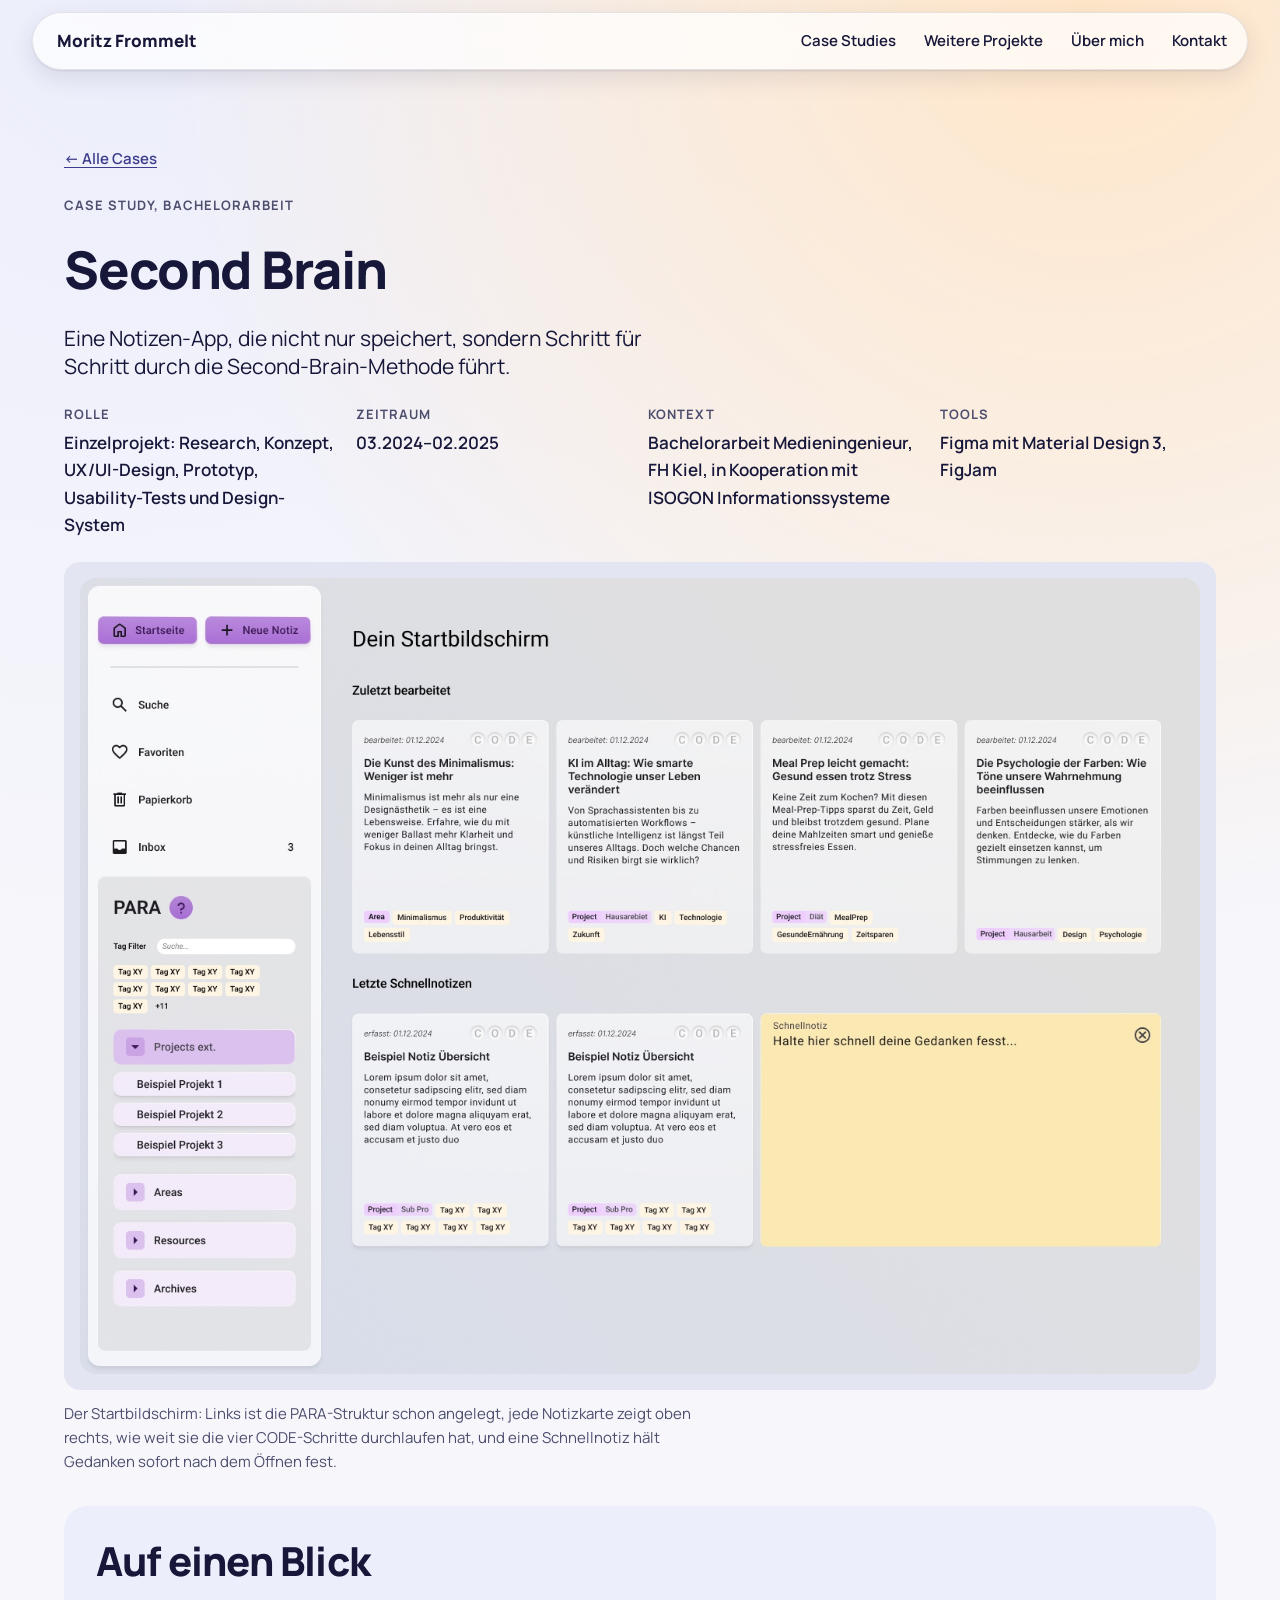
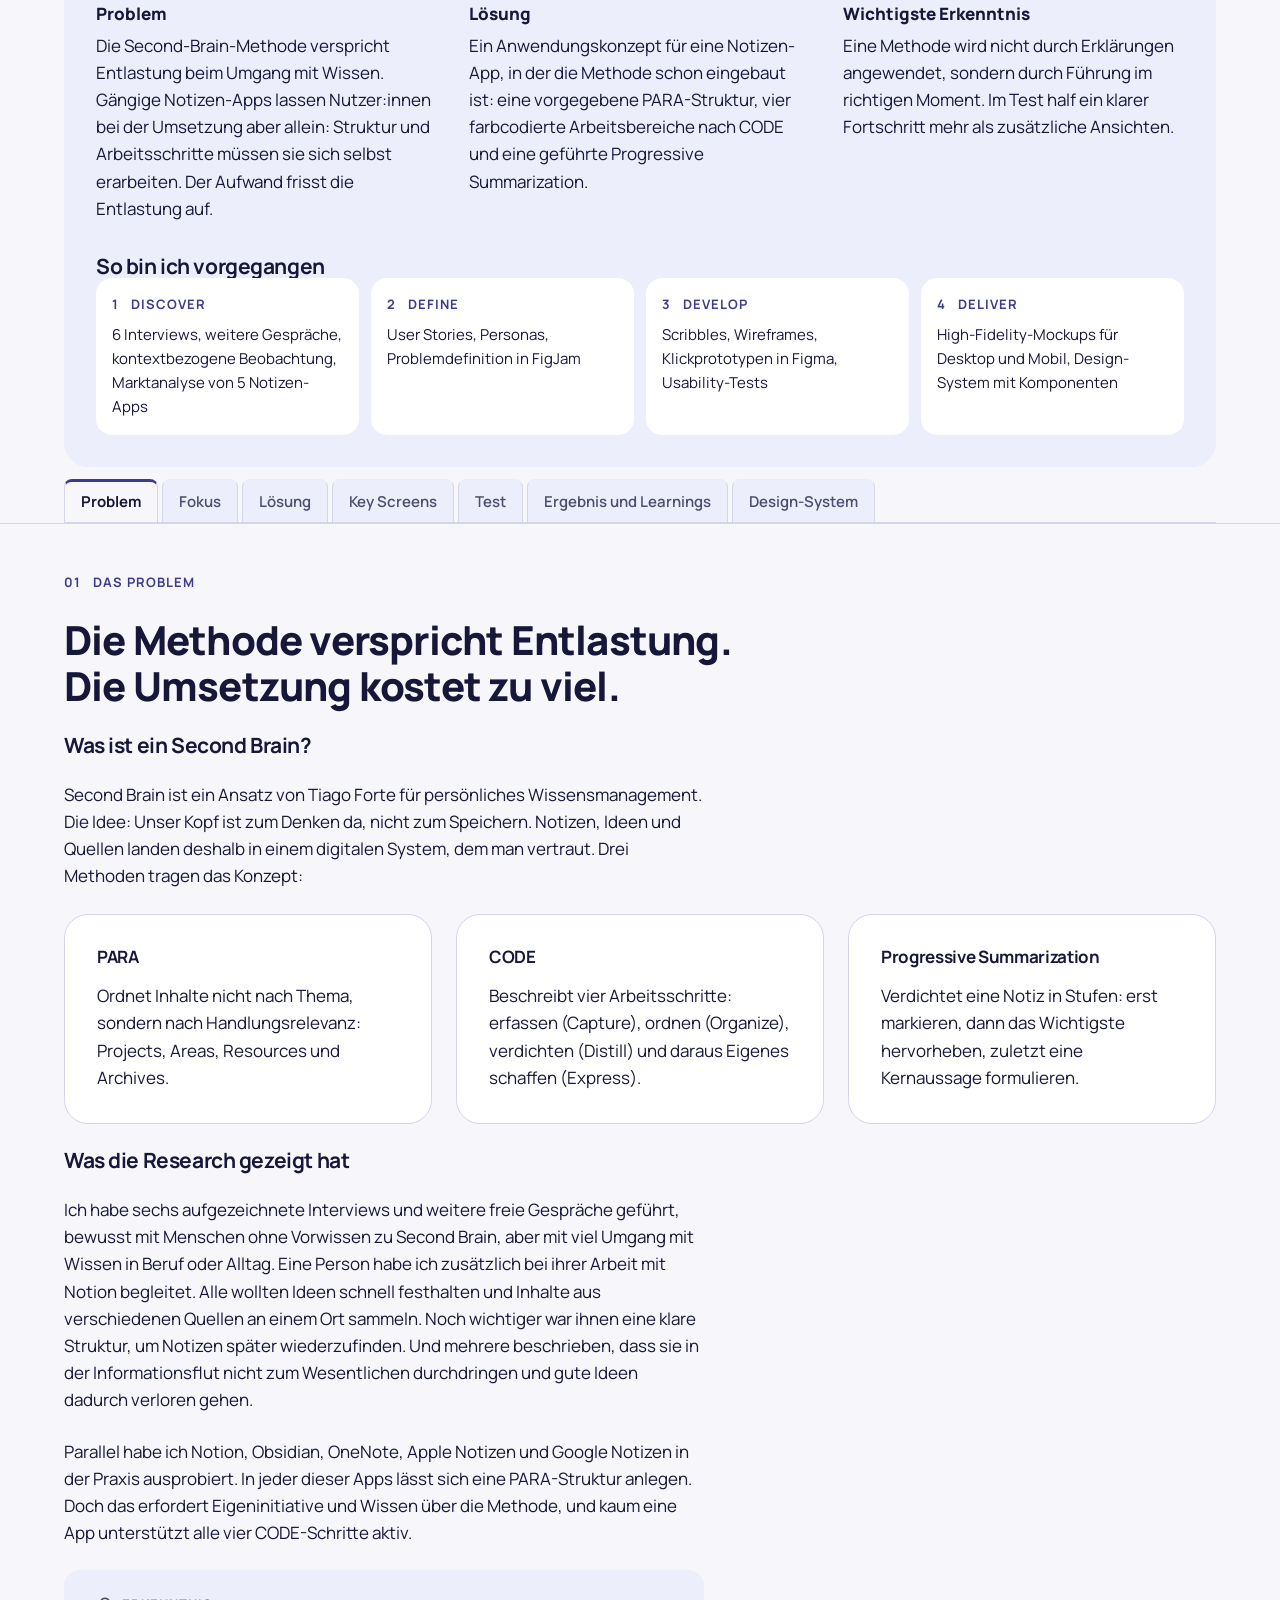
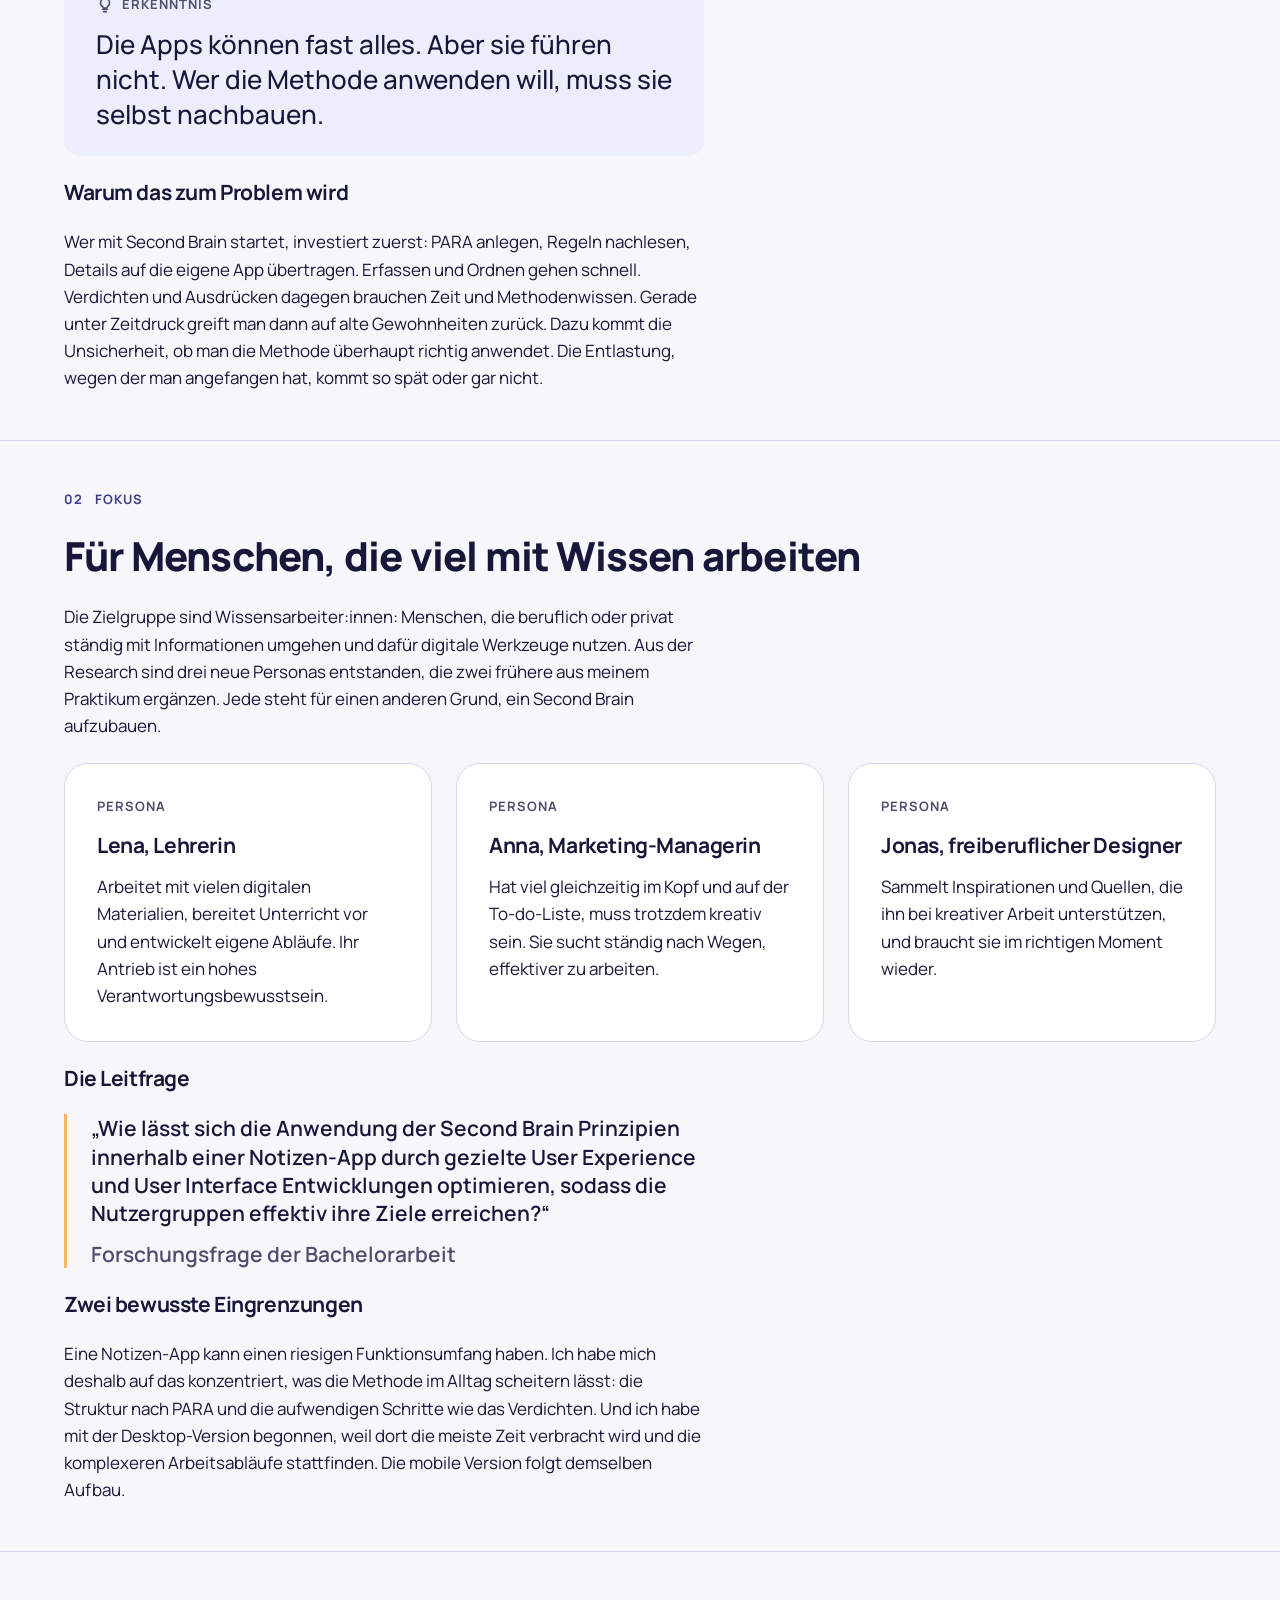
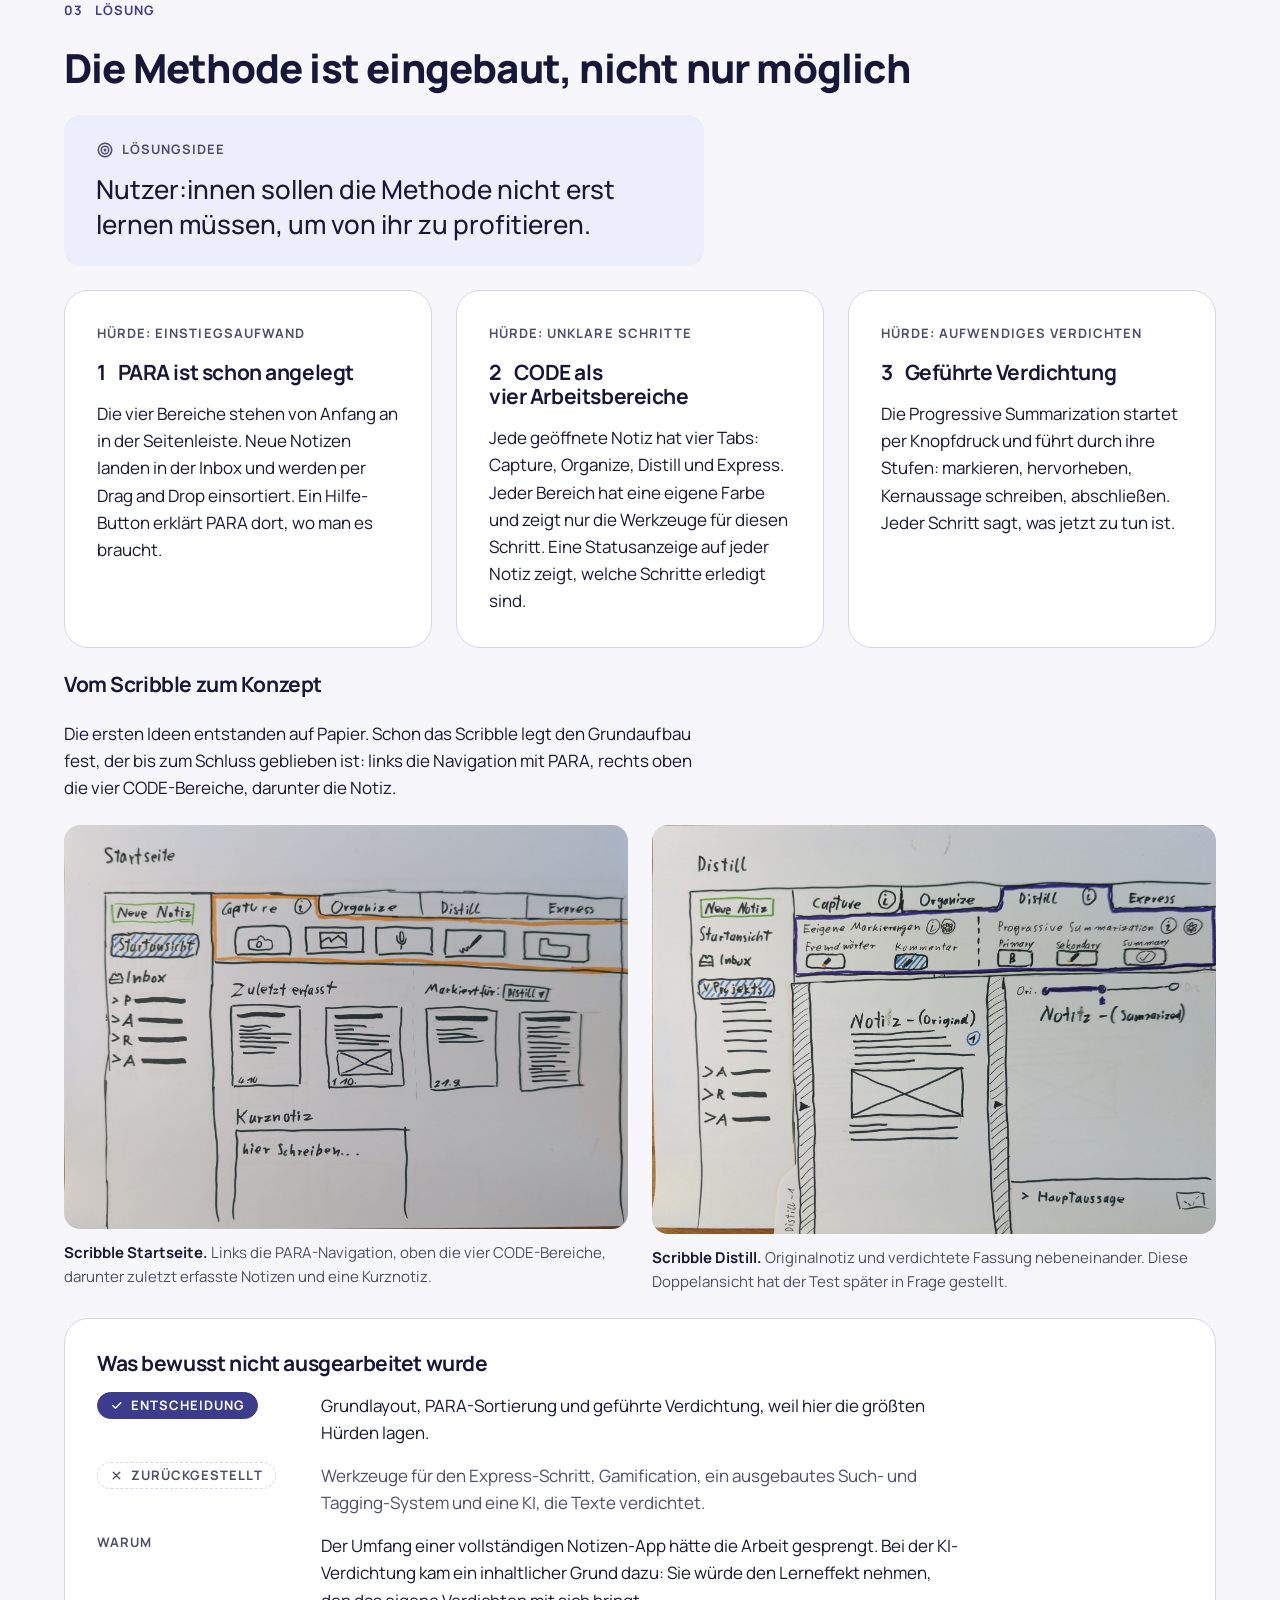
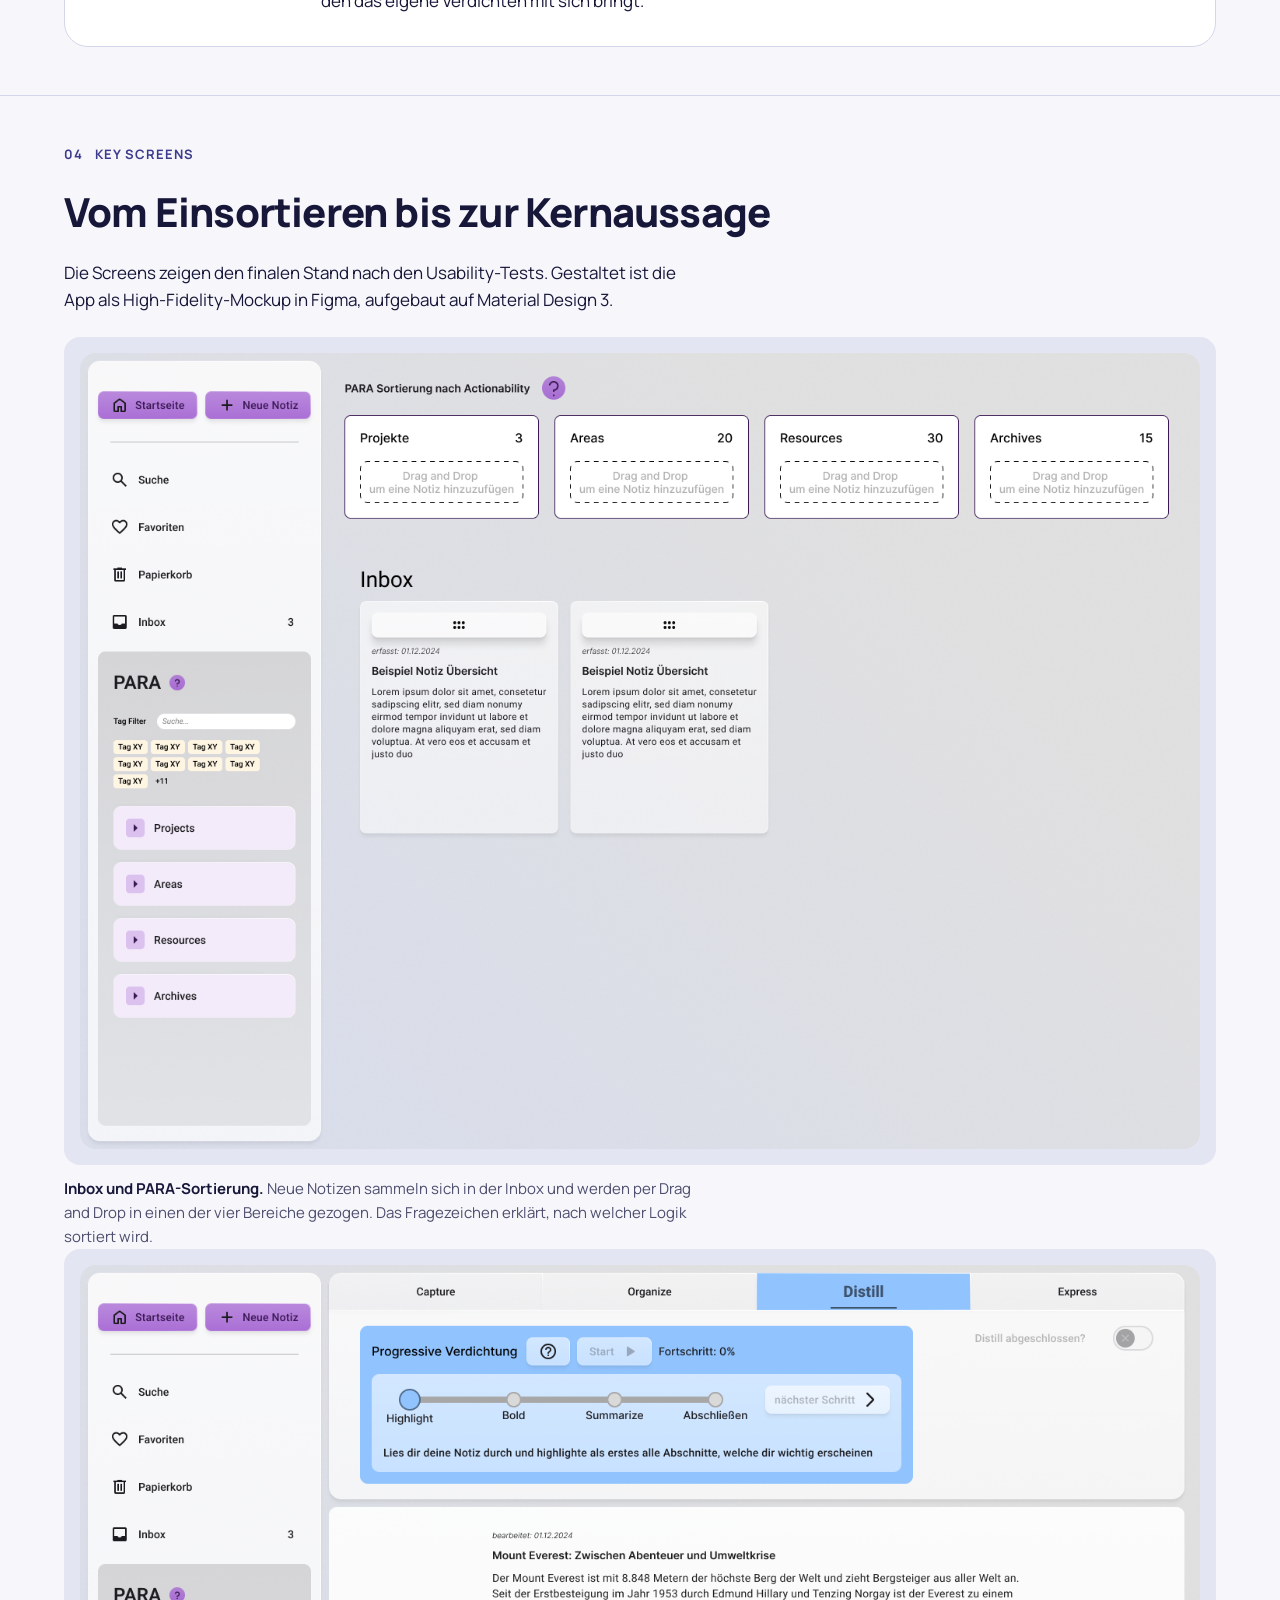
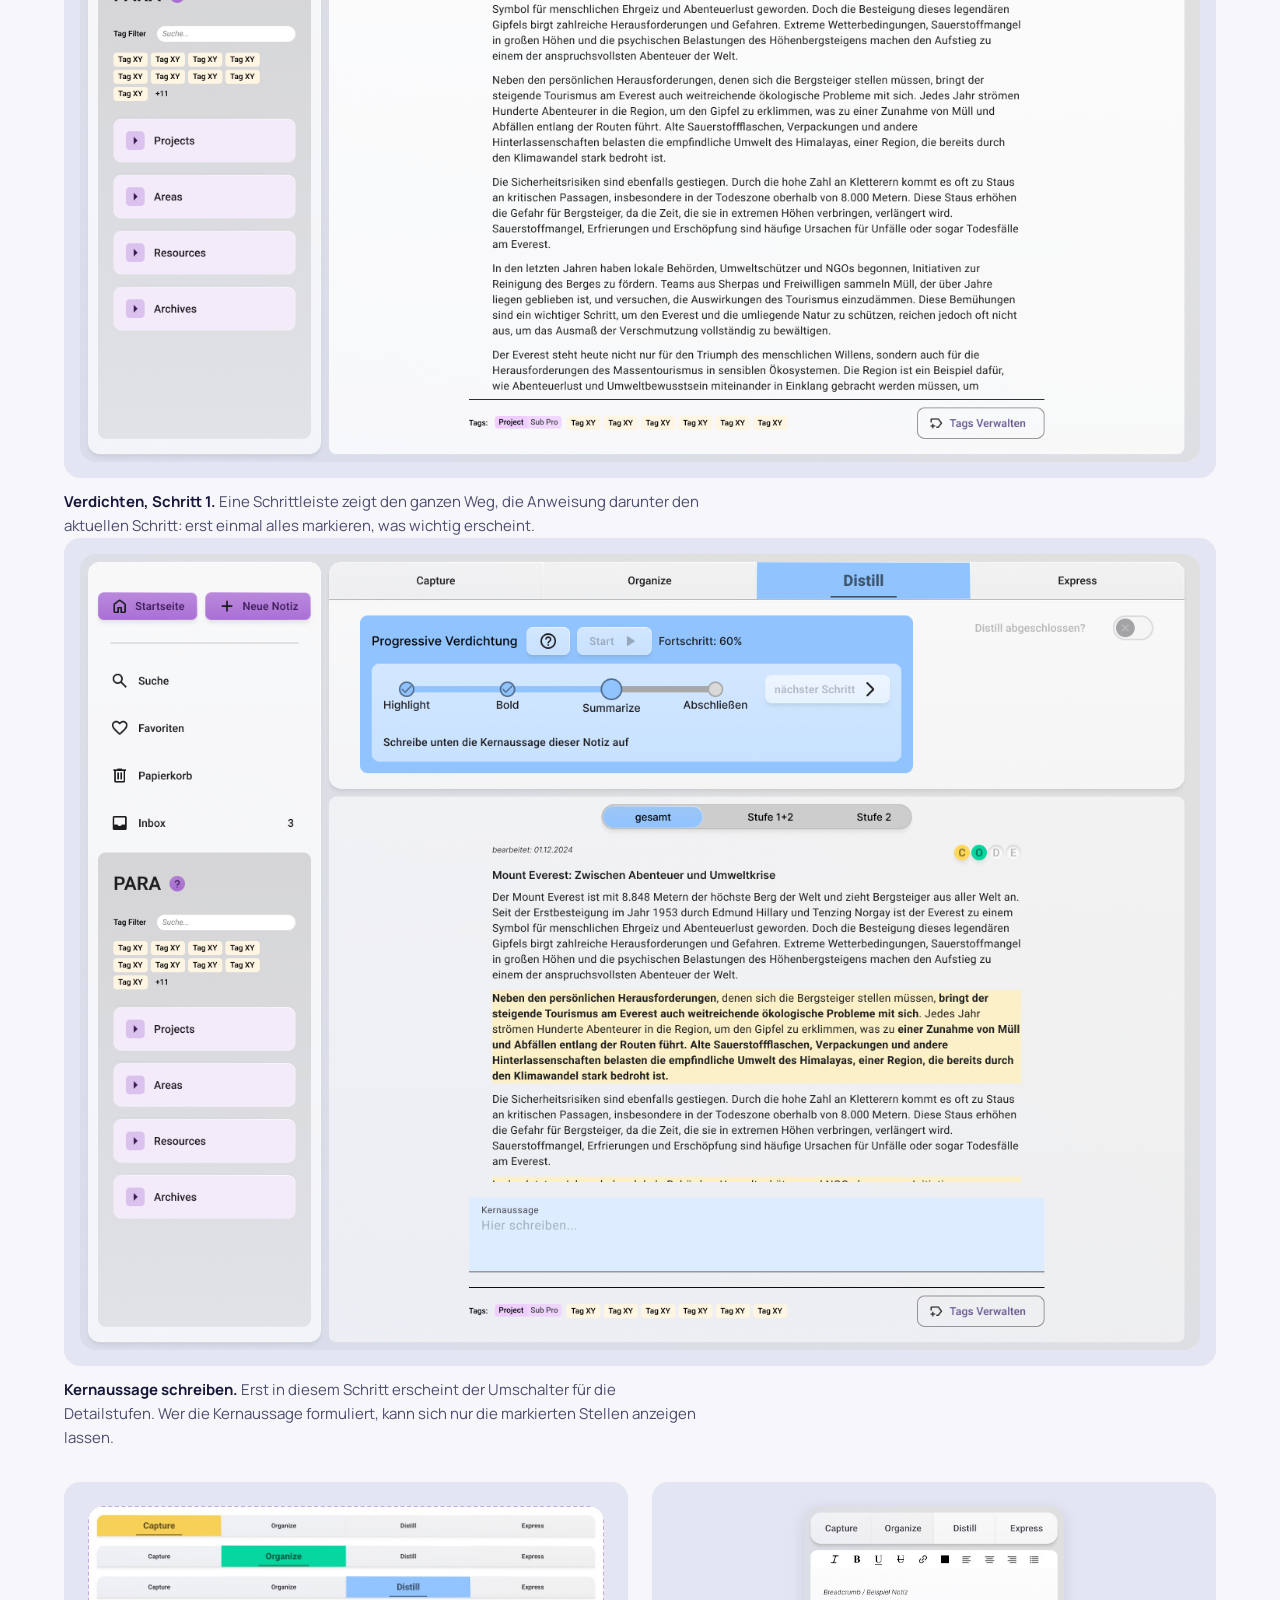
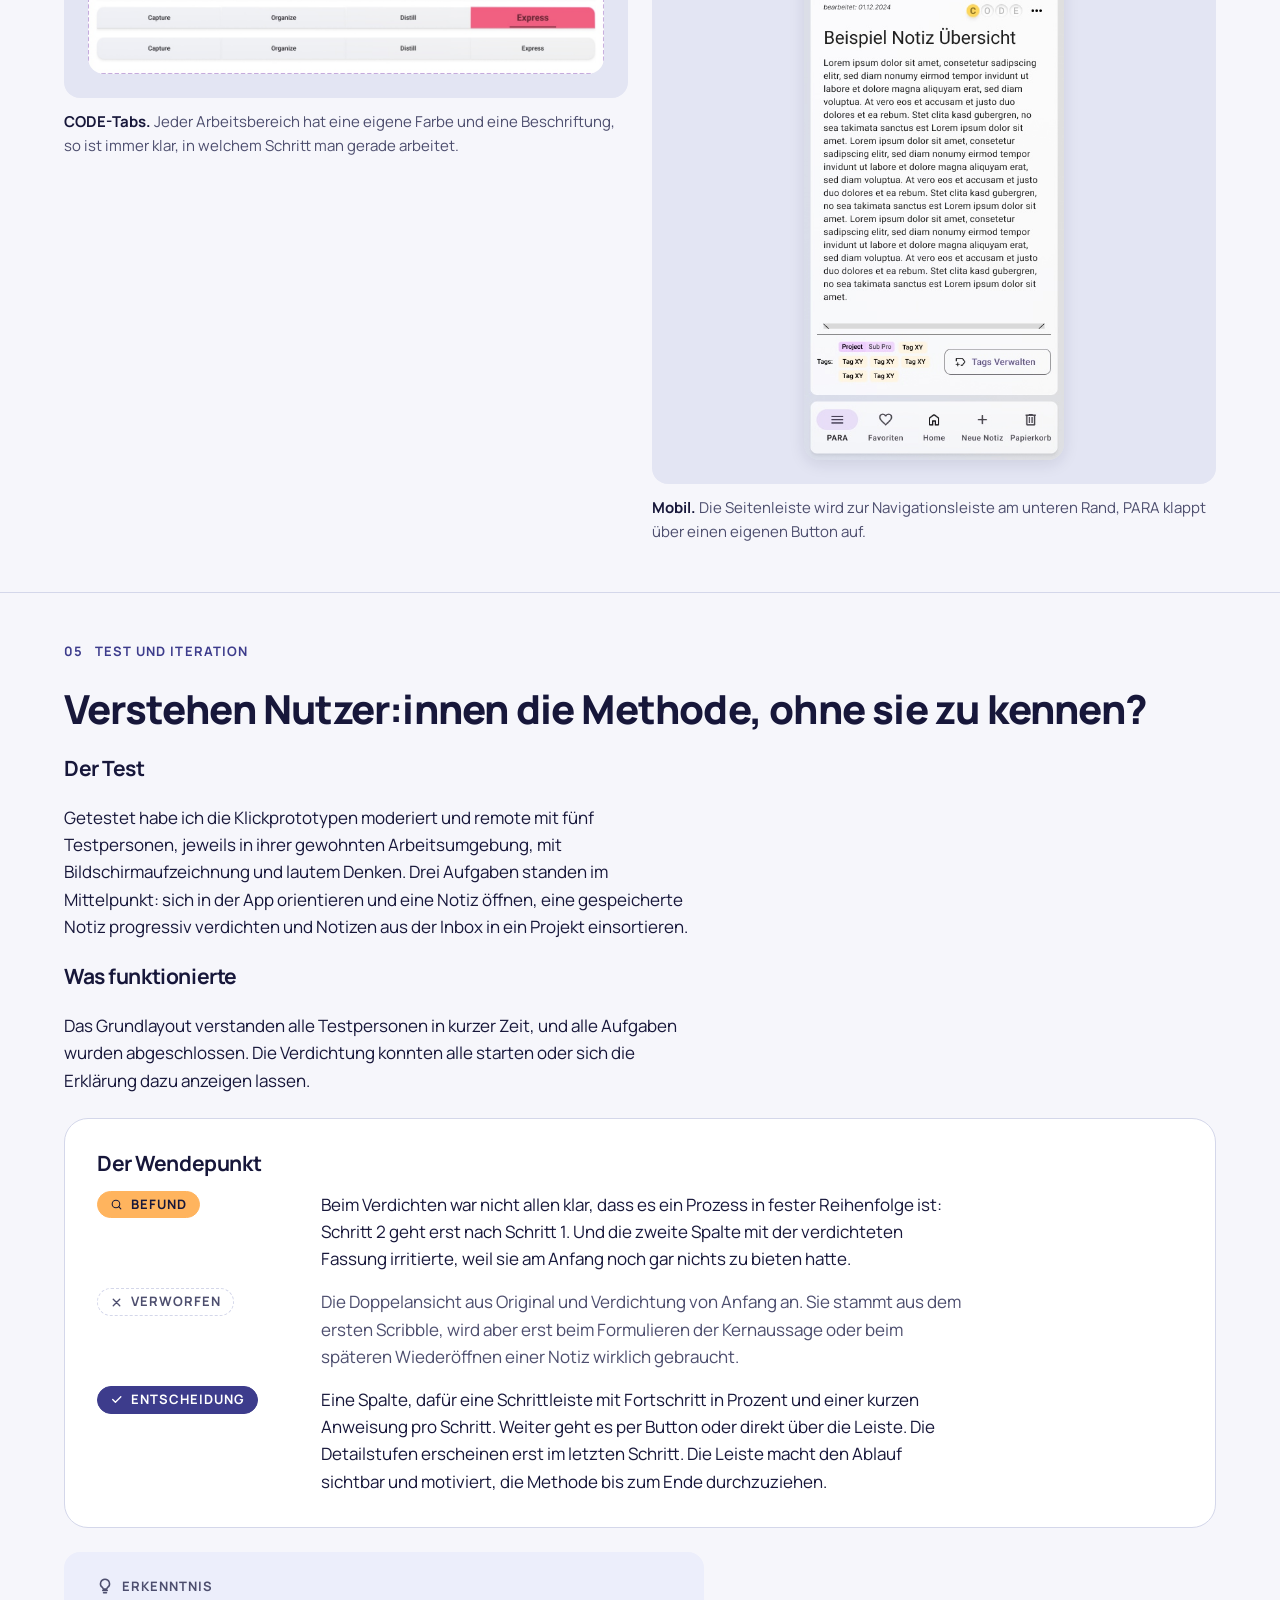
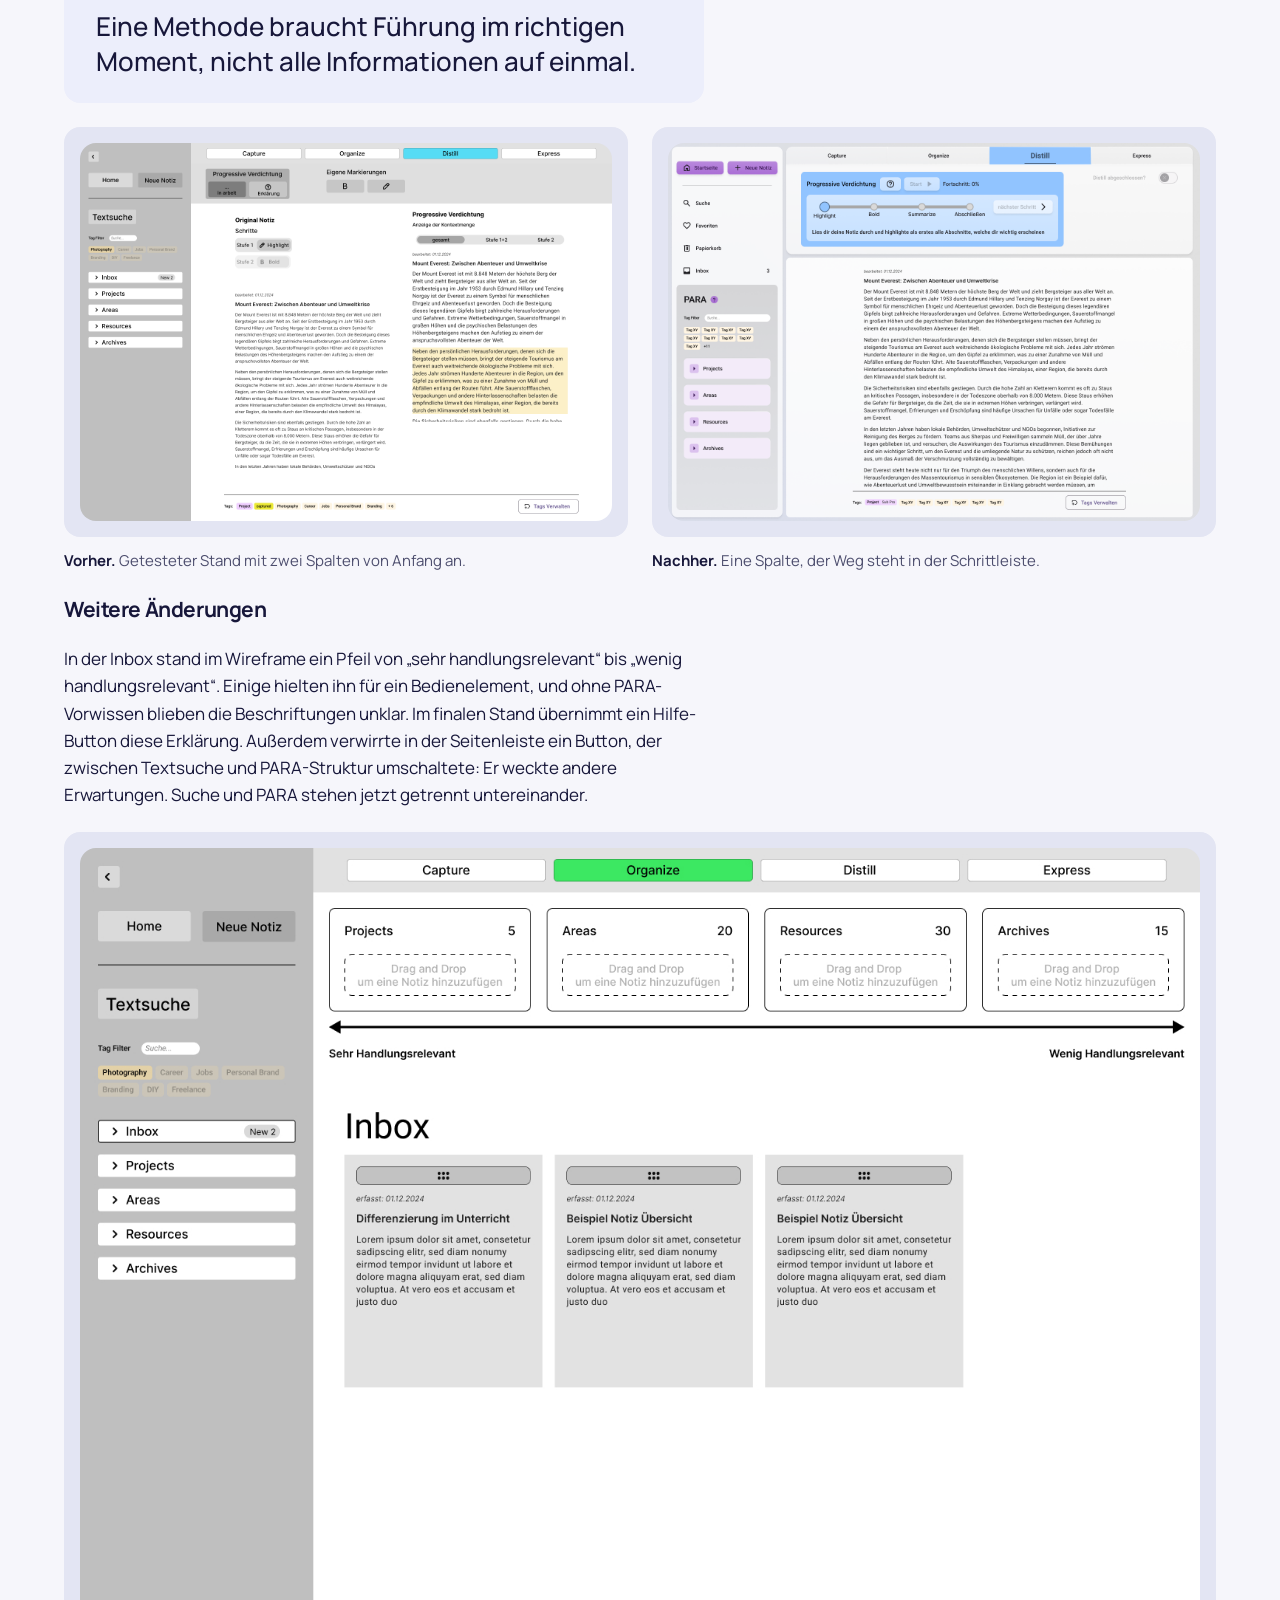
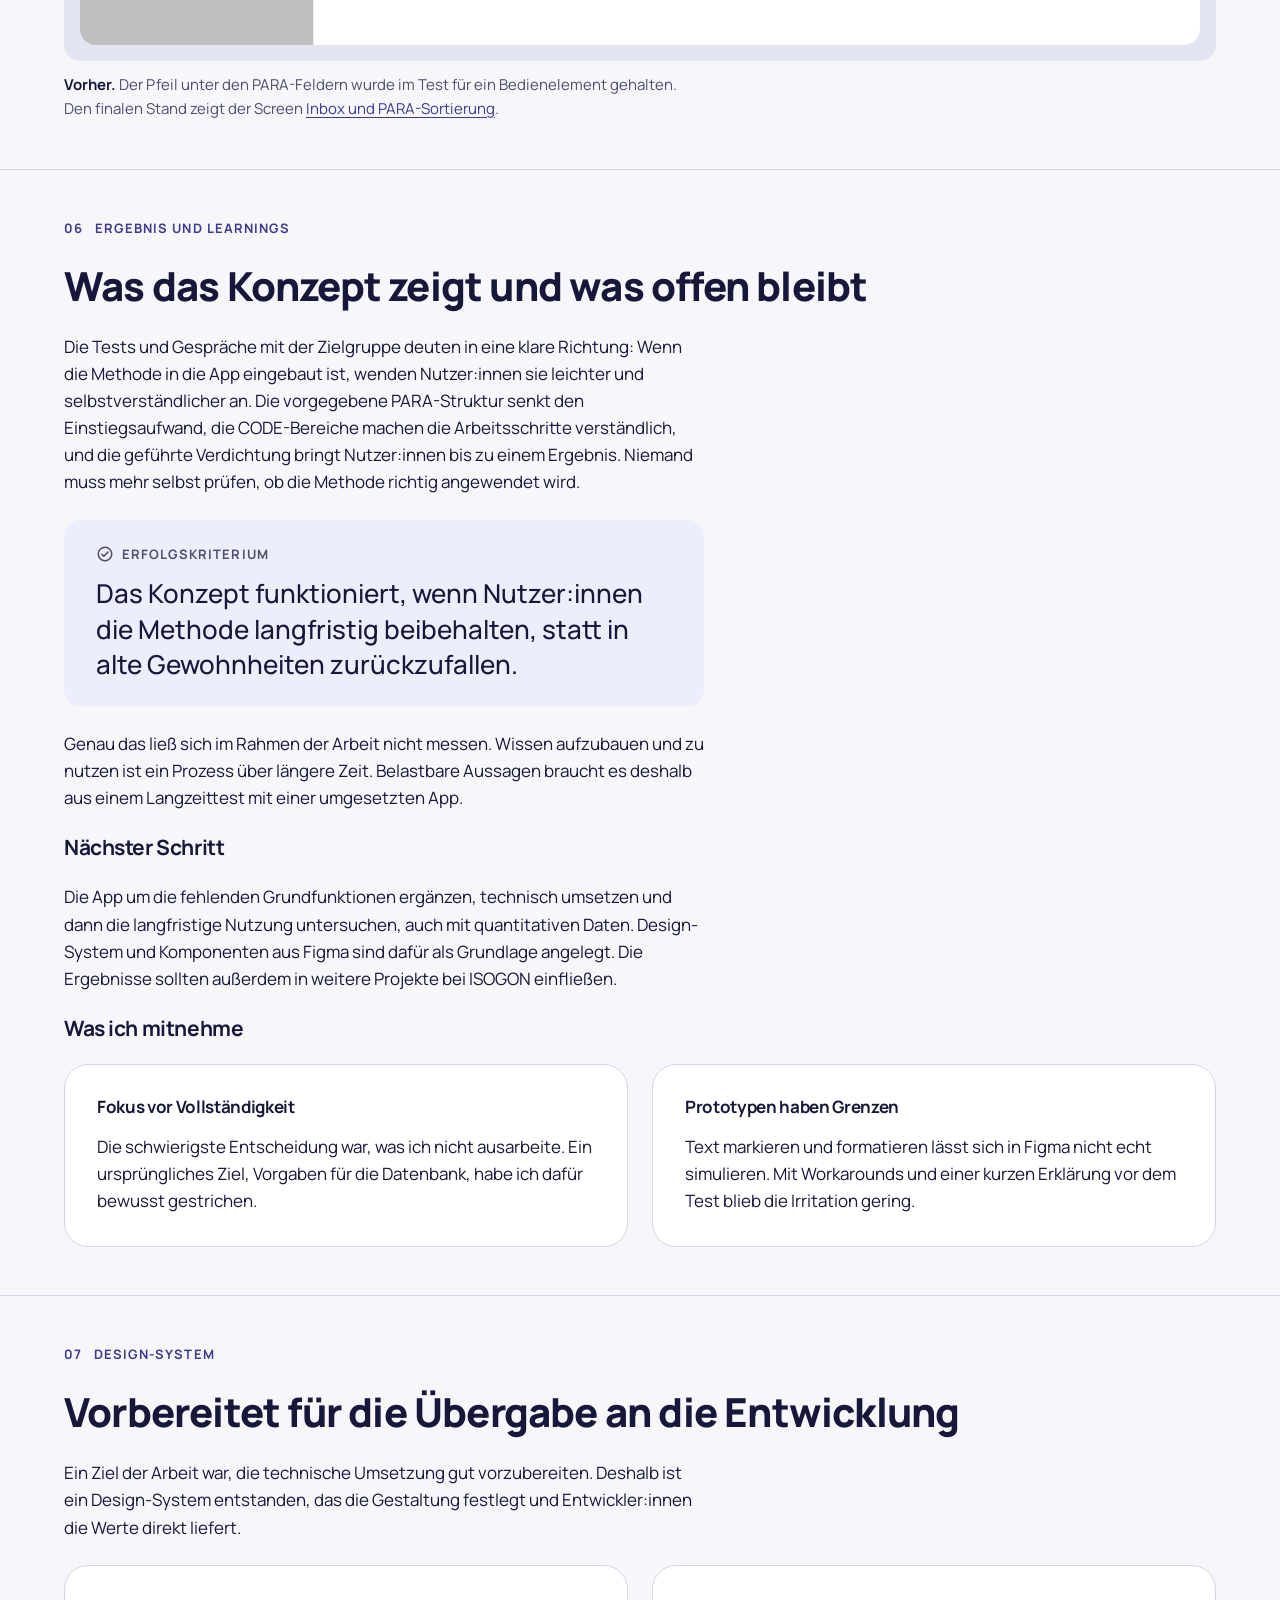
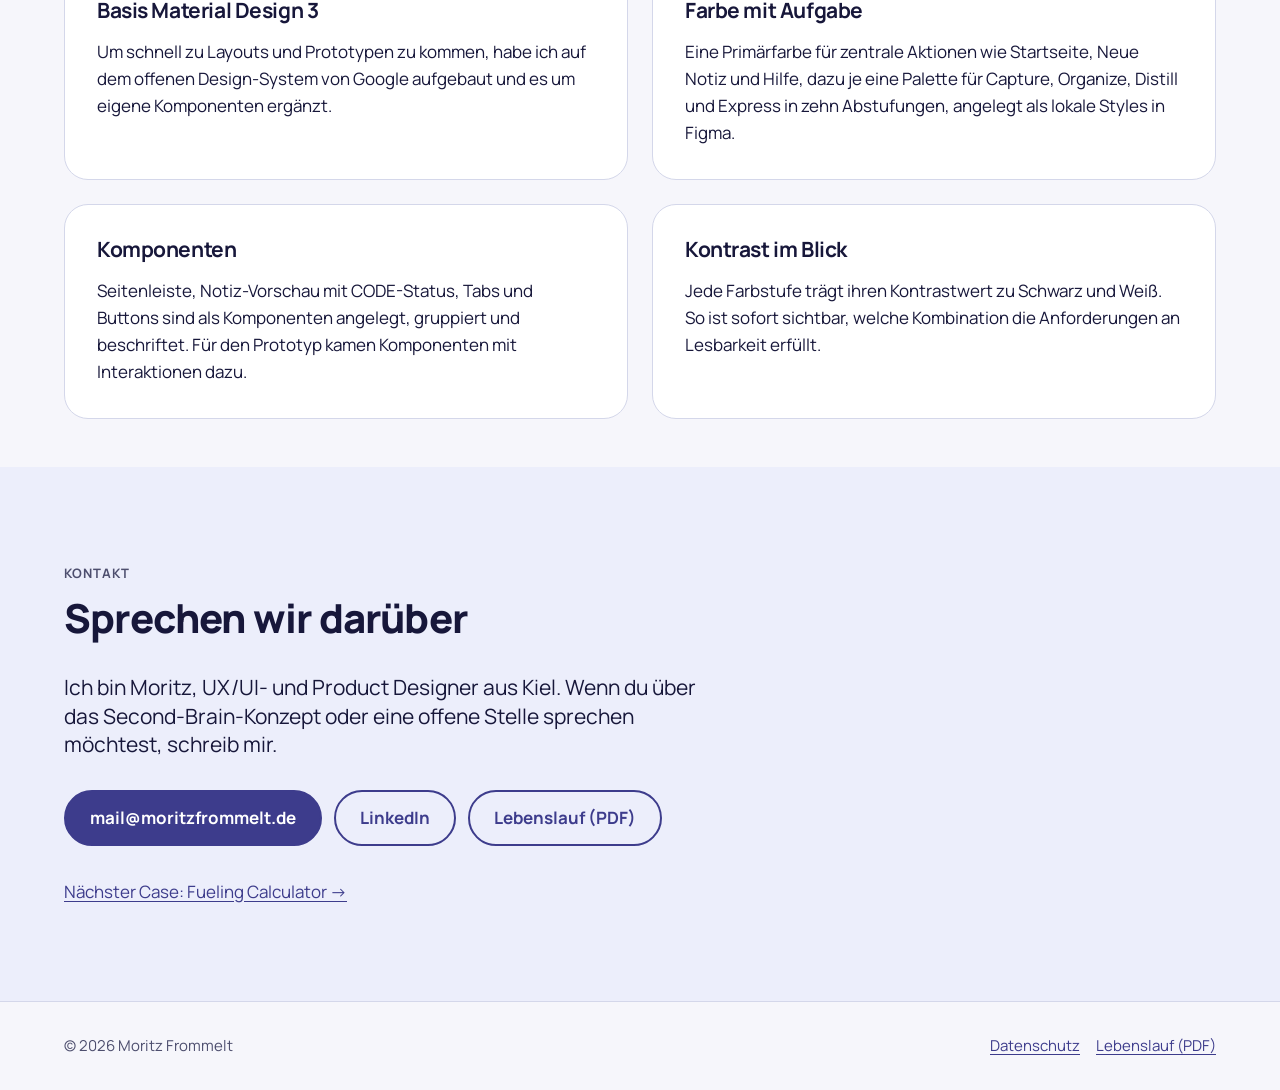
==== commit 7d090eec: "Second Brain: fünf Testpersonen, zwei Scribbles, Zeitraum Co-Authored-By: Claude Opus 5.5 <noreply@a" ====
--- a/case-second-brain.html
+++ b/case-second-brain.html
@@ -42,7 +42,7 @@
         <dl class="meta">
           <div><dt>Rolle</dt><dd>Einzelprojekt: Research, Konzept, UX/UI-Design, Prototyp, Usability-Tests und Design-System</dd></div>
           <!-- TODO: Startmonat der Arbeit von Moritz bestätigen lassen (offene-punkte) -->
-          <div><dt>Zeitraum</dt><dd><span class="ph">[PRÜFEN · Start]</span> bis 02.2025</dd></div>
+          <div><dt>Zeitraum</dt><dd>03.2024–02.2025</dd></div>
           <div><dt>Kontext</dt><dd>Bachelorarbeit Medieningenieur, FH Kiel, in Kooperation mit ISOGON Informationssysteme</dd></div>
           <div><dt>Tools</dt><dd>Figma mit Material Design 3, FigJam</dd></div>
         </dl>
@@ -224,11 +224,18 @@
 
         <h3>Vom Scribble zum Konzept</h3>
         <p>Die ersten Ideen entstanden auf Papier. Schon das Scribble legt den Grundaufbau fest, der bis zum Schluss geblieben ist: links die Navigation mit PARA, rechts oben die vier CODE-Bereiche, darunter die Notiz.</p>
-        <figure class="figure">
-          <img src="media/second-brain/scribble-distill.jpg" width="3814" height="2767" loading="lazy" decoding="async"
-               alt="Handgezeichnetes Scribble des Distill-Bereichs: links Navigation mit Neue Notiz, Startansicht, Inbox und Projekten, oben Tabs Capture, Organize, Distill und Express, darunter eigene Markierungen und Progressive Summarization mit Primary, Secondary und Summary, unten zwei Spalten mit Originalnotiz und verdichteter Notiz sowie ein Feld für die Hauptaussage">
-          <figcaption class="figure__caption"><strong>Scribble Distill.</strong> Originalnotiz und verdichtete Fassung nebeneinander, ein Regler für die Menge an Kontext. Diese Doppelansicht hat der Test später in Frage gestellt.</figcaption>
-        </figure>
+        <div class="grid grid--2">
+          <figure class="figure">
+            <img src="media/second-brain/scribble-startseite.jpg" width="3785" height="2712" loading="lazy" decoding="async"
+                 alt="Handgezeichnetes Scribble der Startseite: links Neue Notiz, Startansicht, Inbox und die PARA-Ordner, oben die Tabs Capture, Organize, Distill und Express mit Schaltflächen für Foto, Bild, Sprache, Stift und Datei, darunter zuletzt erfasste Notizen, für Distill markierte Notizen und ein Feld für eine Kurznotiz">
+            <figcaption class="figure__caption"><strong>Scribble Startseite.</strong> Links die PARA-Navigation, oben die vier CODE-Bereiche, darunter zuletzt erfasste Notizen und eine Kurznotiz.</figcaption>
+          </figure>
+          <figure class="figure">
+            <img src="media/second-brain/scribble-distill.jpg" width="3814" height="2767" loading="lazy" decoding="async"
+                 alt="Handgezeichnetes Scribble des Distill-Bereichs: links Navigation mit Neue Notiz, Startansicht, Inbox und Projekten, oben Tabs Capture, Organize, Distill und Express, darunter eigene Markierungen und Progressive Summarization mit Primary, Secondary und Summary, unten zwei Spalten mit Originalnotiz und verdichteter Notiz sowie ein Feld für die Hauptaussage">
+            <figcaption class="figure__caption"><strong>Scribble Distill.</strong> Originalnotiz und verdichtete Fassung nebeneinander. Diese Doppelansicht hat der Test später in Frage gestellt.</figcaption>
+          </figure>
+        </div>
 
         <article class="turn">
           <h3>Was bewusst nicht ausgearbeitet wurde</h3>
@@ -308,7 +315,7 @@
 
         <h3>Der Test</h3>
         <!-- TODO: Anzahl der Testpersonen steht nicht in der Arbeit, von Moritz erfragen (offene-punkte) -->
-        <p>Getestet habe ich die Klickprototypen moderiert und remote mit <span class="ph">[PRÜFEN · Anzahl]</span> Testpersonen, jeweils in ihrer gewohnten Arbeitsumgebung, mit Bildschirmaufzeichnung und lautem Denken. Drei Aufgaben standen im Mittelpunkt: sich in der App orientieren und eine Notiz öffnen, eine gespeicherte Notiz progressiv verdichten und Notizen aus der Inbox in ein Projekt einsortieren.</p>
+        <p>Getestet habe ich die Klickprototypen moderiert und remote mit fünf Testpersonen, jeweils in ihrer gewohnten Arbeitsumgebung, mit Bildschirmaufzeichnung und lautem Denken. Drei Aufgaben standen im Mittelpunkt: sich in der App orientieren und eine Notiz öffnen, eine gespeicherte Notiz progressiv verdichten und Notizen aus der Inbox in ein Projekt einsortieren.</p>
 
         <h3>Was funktionierte</h3>
         <p>Das Grundlayout verstanden alle Testpersonen in kurzer Zeit, und alle Aufgaben wurden abgeschlossen. Die Verdichtung konnten alle starten oder sich die Erklärung dazu anzeigen lassen.</p>
